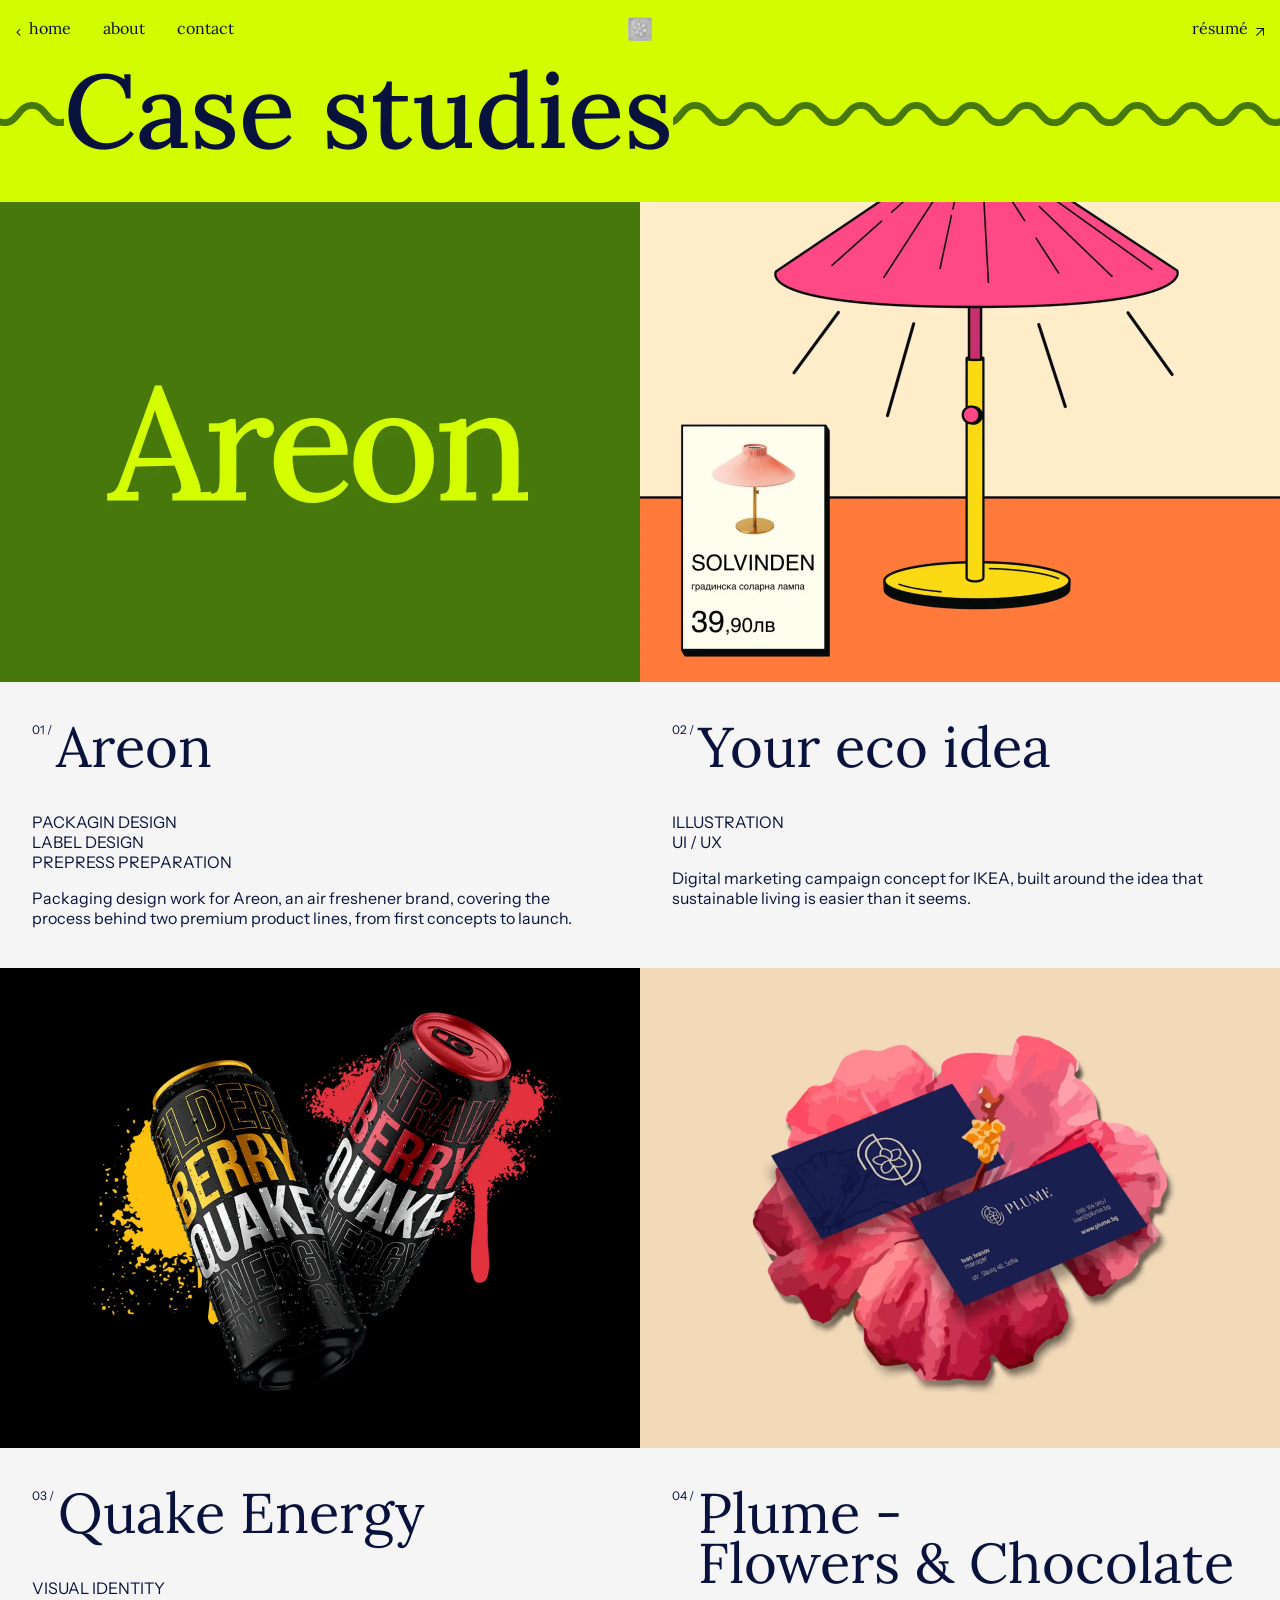
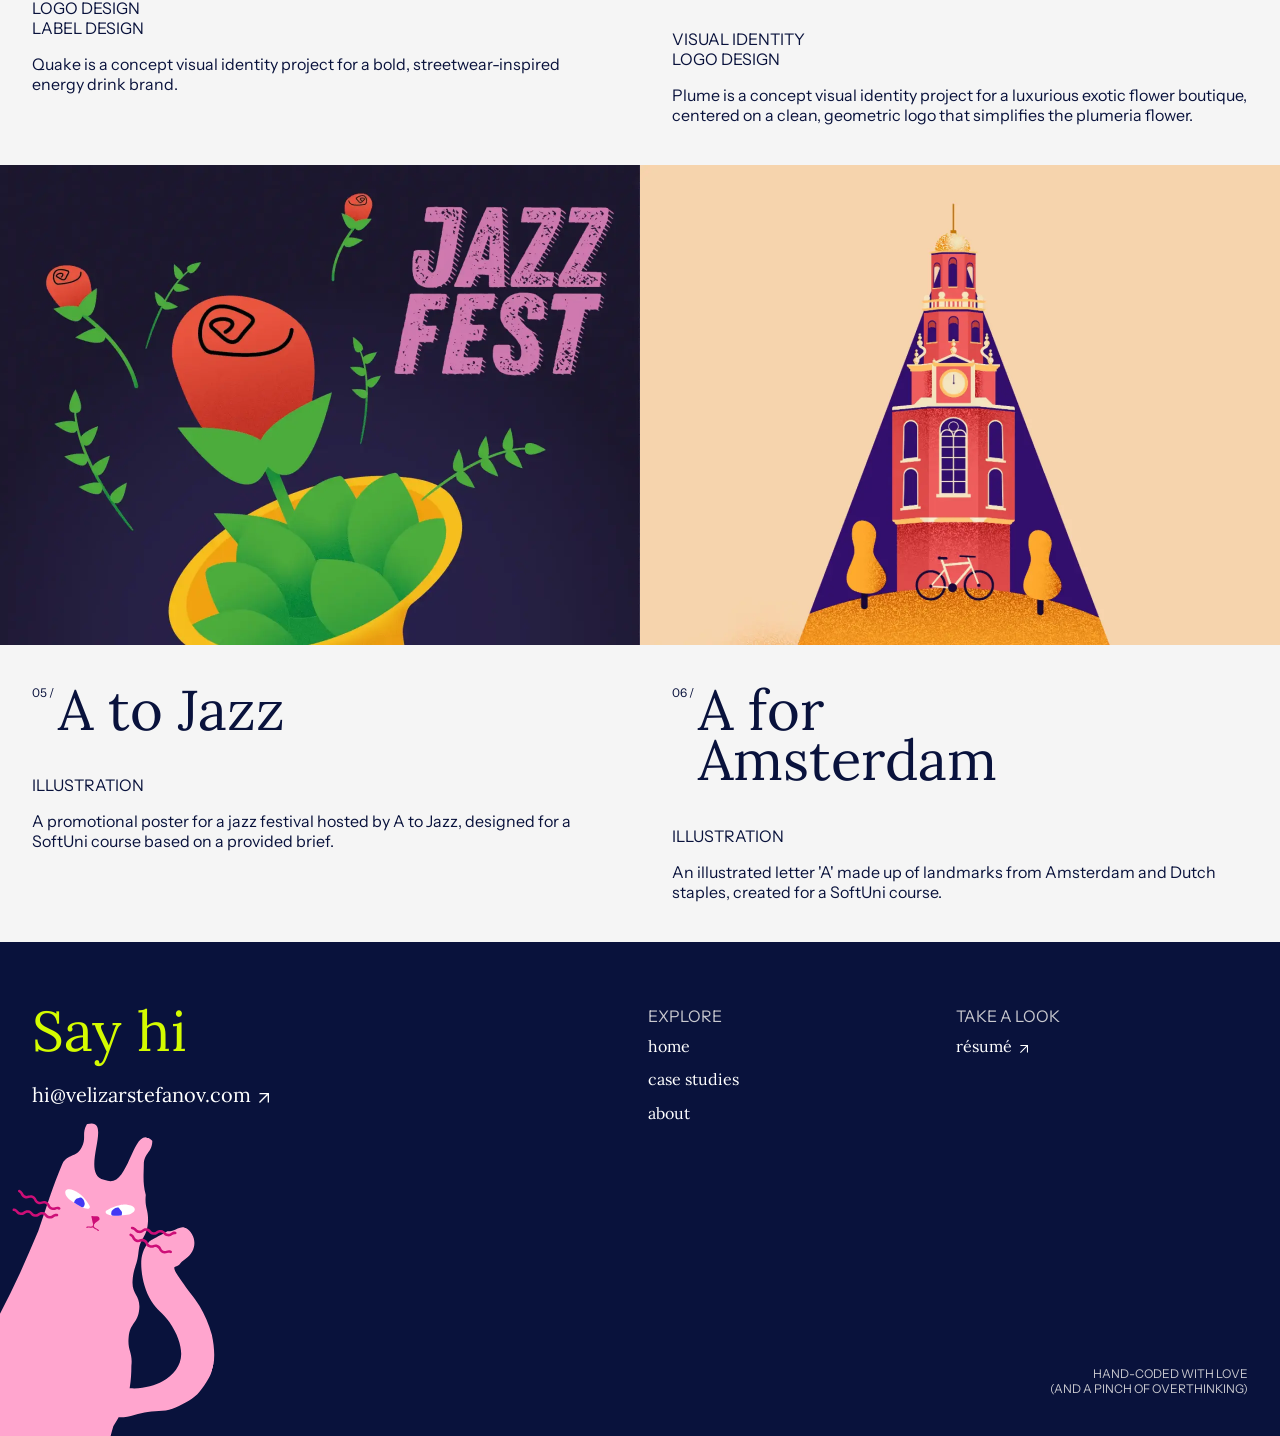
==== case-studies.html @ c743a9bb "Add files via upload" ====
<!doctype html>
<html lang="en">
  <head>
    <meta charset="UTF-8" />
    <meta name="viewport" content="width=device-width, initial-scale=1.0" />

    <link rel="stylesheet" href="/global.css" />
    <link rel="stylesheet" href="/case-studies.css" />

    <link rel="preconnect" href="https://fonts.googleapis.com" />
    <link rel="preconnect" href="https://fonts.gstatic.com" crossorigin />
    <link
      href="https://fonts.googleapis.com/css2?family=Instrument+Sans:ital,wght@0,400..700;1,400..700&family=Lora:ital,wght@0,400..700;1,400..700&display=swap"
      rel="stylesheet"
    />

    <title>Case studies - Velizar Stefanov</title>
    <link rel="icon" type="image/x-icon" href="favicon/favicon.ico" />
    <link
      rel="apple-touch-icon"
      sizes="180x180"
      href="/favicon/apple-touch-icon.png"
    />
    <link
      rel="icon"
      type="image/png"
      sizes="32x32"
      href="/favicon/favicon-32x32.png"
    />
    <link
      rel="icon"
      type="image/png"
      sizes="16x16"
      href="/favicon/favicon-16x16.png"
    />
    <link rel="manifest" href="/favicon/site.webmanifest" />
  </head>
  <body>
    <nav>
      <ul class="nav-links nav-s">
        <li>
          <a class="bttn-links-back" href="/"
            ><svg
              viewBox="0 0 7 12"
              height="10px"
              fill="currentColor"
              aria-hidden="true"
              xmlns="http://www.w3.org/2000/svg"
            >
              <path
                d="M6.59082 5.53027L1.06055 11.0605L0 10L4.46973 5.53027L0 1.06055L1.06055 0L6.59082 5.53027Z"
              />
            </svg>
            home
          </a>
        </li>

        <li>
          <a class="bttn-links" href="/#about">about</a>
        </li>

        <li>
          <a class="bttn-links" href="#contact">contact</a>
        </li>
      </ul>
      <a href="/" class="nav-home bttn-home">
        <img src="/images/Ceramic Tile.webp" alt="home" />
      </a>
      <a
        class="nav-resume bttn-links-external nav-s"
        target="_blank"
        href="/Resume-Velizar-Stefanov.pdf"
        >résumé
        <span class="sr-only">(opens in new tab)</span>
        <svg
          viewBox="0 0 10 10"
          height="10px"
          fill="currentColor"
          aria-hidden="true"
          xmlns="http://www.w3.org/2000/svg"
        >
          <path
            d="M10 9.52991H8.67025V2.26993L0.940178 10L0 9.05982L7.73007 1.32976H0.470089V0H10V9.52991Z"
          />
        </svg>
      </a>
    </nav>
    <header>
      <div class="page-title">
        <h1 class="h-xl">Case studies</h1>
        <svg
          viewBox="0 0 6198 28"
          fill="none"
          stroke="currentColor"
          aria-hidden="true"
          xmlns="http://www.w3.org/2000/svg"
        >
          <path
            d="M6193.06 4.00021C6176.93 4.00021 6176.95 24 6160.83 24C6144.7 24 6144.7 4.00021 6128.59 4.00021C6112.47 4.00021 6112.49 24 6096.36 24C6080.23 24 6080.23 4.00021 6064.12 4.00021C6048 4.00021 6048.01 24 6031.89 24C6015.76 24 6015.76 4.00021 5999.65 4.00021C5983.53 4.00021 5983.55 24 5967.42 24C5951.29 24 5951.29 4.00021 5935.18 4.00021C5919.06 4.00021 5919.08 24 5902.95 24C5886.82 24 5886.82 4.00021 5870.72 4.00021C5854.59 4.00021 5854.61 24 5838.48 24C5822.35 24 5822.35 4.00021 5806.25 4.00021C5790.12 4.00021 5790.14 24 5774.01 24C5757.88 24 5757.88 4.00021 5741.78 4.00021C5725.65 4.00021 5725.67 24 5709.54 24C5693.42 24 5693.42 4.00021 5677.31 4.00021C5661.18 4.00021 5661.2 24 5645.07 24C5628.95 24 5628.95 4.00021 5612.84 4.00021C5596.71 4.00021 5596.73 24 5580.61 24C5564.48 24 5564.48 4.00021 5548.37 4.00021C5532.24 4.00021 5532.26 24 5516.14 24C5500.01 24 5500.01 4.00021 5483.9 4.00021C5467.78 4.00021 5467.79 24 5451.67 24C5435.54 24 5435.53 4 5419.43 4C5403.3 4 5403.32 24 5387.19 24C5371.06 24 5371.06 4.00008 5354.96 4.00008C5338.83 4.00008 5338.85 24 5322.72 24C5306.6 24 5306.6 4.00008 5290.49 4.00008C5274.36 4.00008 5274.38 24 5258.25 24C5242.13 24 5242.13 4.00008 5226.02 4.00008C5209.89 4.00008 5209.91 24 5193.78 24C5177.66 24 5177.66 4.00008 5161.55 4.00008C5145.42 4.00008 5145.44 24 5129.32 24C5113.19 24 5113.19 4.00008 5097.08 4.00008C5080.95 4.00008 5080.97 24 5064.85 24C5048.72 24 5048.72 4.00008 5032.61 4.00008C5016.48 4.00008 5016.5 24 5000.38 24C4984.25 24 4984.25 4.00008 4968.14 4.00008C4952.02 4.00008 4952.03 24 4935.91 24C4919.78 24 4919.78 4.00008 4903.67 4.00008C4887.55 4.00008 4887.56 24 4871.44 24C4855.31 24 4855.31 4.00008 4839.2 4.00008C4823.08 4.00008 4823.09 24 4806.97 24C4790.84 24 4790.84 4.00008 4774.73 4.00008C4758.61 4.00008 4758.63 24 4742.5 24C4726.37 24 4726.37 4.00008 4710.26 4.00008C4694.14 4.00008 4694.16 24 4678.03 24C4661.9 24 4661.9 4.00047 4645.79 4.00047C4629.67 4.00047 4629.69 24.0004 4613.56 24.0004C4597.43 24.0004 4597.43 4.00047 4581.32 4.00047C4565.2 4.00047 4565.22 24.0004 4549.09 24.0004C4532.96 24.0004 4532.96 4.00047 4516.86 4.00047C4500.73 4.00047 4500.75 24.0004 4484.62 24.0004C4468.49 24.0004 4468.49 4.00047 4452.39 4.00047C4436.26 4.00047 4436.28 24.0004 4420.15 24.0004C4404.03 24.0004 4404.02 4.00047 4387.92 4.00047C4371.79 4.00047 4371.81 24.0004 4355.68 24.0004C4339.56 24.0004 4339.56 4.00047 4323.45 4.00047C4307.32 4.00047 4307.34 24.0004 4291.21 24.0004C4275.09 24.0004 4275.09 4.00047 4258.98 4.00047C4242.85 4.00047 4242.87 24.0004 4226.74 24.0004C4210.62 24.0004 4210.62 4.00047 4194.51 4.00047C4178.38 4.00047 4178.4 24.0004 4162.28 24.0004C4146.15 24.0004 4146.15 4.00047 4130.04 4.00047C4113.91 4.00047 4113.93 24.0004 4097.81 24.0004C4081.68 24.0004 4081.68 4.00047 4065.57 4.00047C4049.45 4.00047 4049.46 24.0004 4033.34 24.0004C4017.21 24.0004 4017.21 4.00047 4001.1 4.00047C3984.98 4.00047 3984.99 24.0004 3968.87 24.0004C3952.74 24.0004 3952.74 4.00047 3936.63 4.00047C3920.51 4.00047 3920.52 24.0004 3904.4 24.0004C3888.27 24.0004 3888.27 4.00026 3872.16 4.00026C3856.03 4.00026 3856.05 24.0003 3839.92 24.0003C3823.8 24.0003 3823.8 4.00034 3807.69 4.00034C3791.56 4.00034 3791.58 24.0003 3775.45 24.0003C3759.33 24.0003 3759.33 4.00034 3743.22 4.00034C3727.09 4.00034 3727.11 24.0003 3710.99 24.0003C3694.86 24.0003 3694.86 4.00034 3678.75 4.00034C3662.62 4.00034 3662.64 24.0003 3646.52 24.0003C3630.39 24.0003 3630.39 4.00034 3614.28 4.00034C3598.15 4.00034 3598.17 24.0003 3582.05 24.0003C3565.92 24.0003 3565.92 4.00034 3549.81 4.00034C3533.69 4.00034 3533.7 24.0003 3517.58 24.0003C3501.45 24.0003 3501.45 4.00034 3485.34 4.00034C3469.22 4.00034 3469.24 24.0003 3453.11 24.0003C3436.98 24.0003 3436.98 4.00034 3420.87 4.00034C3404.75 4.00034 3404.77 24.0003 3388.64 24.0003C3372.51 24.0003 3372.51 4.00034 3356.41 4.00034C3340.28 4.00034 3340.3 24.0003 3324.17 24.0003C3308.04 24.0003 3308.04 4.00034 3291.94 4.00034C3275.81 4.00034 3275.83 24.0003 3259.7 24.0003C3243.58 24.0003 3243.57 4.00034 3227.47 4.00034C3211.34 4.00034 3211.36 24.0003 3195.23 24.0003C3179.11 24.0003 3179.11 4.00034 3163 4.00034C3146.87 4.00034 3146.89 24.0003 3130.76 24.0003C3114.64 24.0003 3114.64 4.00034 3098.53 4.00034C3082.4 4.00034 3082.42 24.0004 3066.3 24.0004C3050.17 24.0004 3050.17 4.00055 3034.06 4.00055C3017.93 4.00055 3017.95 24.0004 3001.83 24.0004C2985.7 24.0004 2985.7 4.00055 2969.59 4.00055C2953.47 4.00055 2953.48 24.0004 2937.36 24.0004C2921.23 24.0004 2921.23 4.00055 2905.12 4.00055C2889 4.00055 2889.01 24.0004 2872.89 24.0004C2856.76 24.0004 2856.76 4.00055 2840.65 4.00055C2824.53 4.00055 2824.55 24.0004 2808.42 24.0004C2792.29 24.0004 2792.29 4.00055 2776.18 4.00055C2760.06 4.00055 2760.08 24.0004 2743.95 24.0004C2727.82 24.0004 2727.82 4.00055 2711.71 4.00055C2695.59 4.00055 2695.61 24.0004 2679.48 24.0004C2663.35 24.0004 2663.35 4.00055 2647.25 4.00055C2631.12 4.00055 2631.14 24.0004 2615.01 24.0004C2598.88 24.0004 2598.88 4.00055 2582.78 4.00055C2566.65 4.00055 2566.67 24.0004 2550.54 24.0004C2534.42 24.0004 2534.42 4.00055 2518.31 4.00055C2502.18 4.00055 2502.2 24.0004 2486.07 24.0004C2469.95 24.0004 2469.95 4.00055 2453.84 4.00055C2437.71 4.00055 2437.73 24.0004 2421.61 24.0004C2405.48 24.0004 2405.48 4.00055 2389.37 4.00055C2373.24 4.00055 2373.26 24.0004 2357.14 24.0004C2341.01 24.0004 2341 4.00034 2324.9 4.00034C2308.77 4.00034 2308.79 24.0003 2292.66 24.0003C2276.53 24.0003 2276.53 4.00042 2260.43 4.00042C2244.3 4.00042 2244.32 24.0003 2228.19 24.0003C2212.07 24.0003 2212.07 4.00042 2195.96 4.00042C2179.83 4.00042 2179.85 24.0003 2163.72 24.0003C2147.6 24.0003 2147.59 4.00042 2131.49 4.00042C2115.36 4.00042 2115.38 24.0003 2099.25 24.0003C2083.13 24.0003 2083.13 4.00042 2067.02 4.00042C2050.89 4.00042 2050.91 24.0003 2034.78 24.0003C2018.66 24.0003 2018.66 4.00042 2002.55 4.00042C1986.42 4.00042 1986.44 24.0003 1970.32 24.0003C1954.19 24.0003 1954.19 4.00042 1938.08 4.00042C1921.95 4.00042 1921.97 24.0003 1905.85 24.0003C1889.72 24.0003 1889.72 4.00042 1873.61 4.00042C1857.48 4.00042 1857.5 24.0003 1841.38 24.0003C1825.25 24.0003 1825.25 4.00042 1809.14 4.00042C1793.02 4.00042 1793.03 24.0003 1776.91 24.0003C1760.78 24.0003 1760.78 4.00042 1744.67 4.00042C1728.55 4.00042 1728.57 24.0003 1712.44 24.0003C1696.31 24.0003 1696.31 4.00042 1680.2 4.00042C1664.08 4.00042 1664.1 24.0003 1647.97 24.0003C1631.84 24.0003 1631.84 4.00042 1615.74 4.00042C1599.61 4.00042 1599.63 24.0003 1583.5 24.0003C1567.37 24.0003 1567.37 4.00081 1551.26 4.00081C1535.14 4.00081 1535.16 24.0007 1519.03 24.0007C1502.9 24.0007 1502.9 4.00081 1486.8 4.00081C1470.67 4.00081 1470.69 24.0007 1454.56 24.0007C1438.43 24.0007 1438.43 4.00081 1422.33 4.00081C1406.2 4.00081 1406.22 24.0007 1390.09 24.0007C1373.96 24.0007 1373.96 4.00081 1357.86 4.00081C1341.73 4.00081 1341.75 24.0007 1325.62 24.0007C1309.5 24.0007 1309.5 4.00081 1293.39 4.00081C1277.26 4.00081 1277.28 24.0007 1261.15 24.0007C1245.03 24.0007 1245.03 4.00081 1228.92 4.00081C1212.79 4.00081 1212.81 24.0007 1196.68 24.0007C1180.56 24.0007 1180.56 4.00081 1164.45 4.00081C1148.32 4.00081 1148.34 24.0007 1132.21 24.0007C1116.09 24.0007 1116.09 4.00081 1099.98 4.00081C1083.85 4.00081 1083.87 24.0007 1067.75 24.0007C1051.62 24.0007 1051.62 4.00081 1035.51 4.00081C1019.38 4.00081 1019.4 24.0007 1003.28 24.0007C987.151 24.0007 987.151 4.00081 971.043 4.00081C954.917 4.00081 954.935 24.0007 938.809 24.0007C922.682 24.0007 922.682 4.00081 906.574 4.00081C890.448 4.00081 890.467 24.0007 874.34 24.0007C858.214 24.0007 858.214 4.00081 842.106 4.00081C825.979 4.00081 825.997 24.0007 809.871 24.0007C793.744 24.0007 793.737 4.0006 777.63 4.0006C761.503 4.0006 761.522 24.0007 745.395 24.0007C729.269 24.0007 729.269 4.00068 713.161 4.00068C697.034 4.00068 697.053 24.0007 680.927 24.0007C664.8 24.0007 664.8 4.00068 648.692 4.00068C632.565 4.00068 632.583 24.0007 616.457 24.0007C600.33 24.0007 600.33 4.00068 584.222 4.00068C568.095 4.00068 568.114 24.0007 551.988 24.0007C535.861 24.0007 535.861 4.00068 519.753 4.00068C503.626 4.00068 503.645 24.0007 487.519 24.0007C471.392 24.0007 471.392 4.00068 455.284 4.00068C439.158 4.00068 439.176 24.0007 423.049 24.0007C406.922 24.0007 406.922 4.00068 390.815 4.00068C374.688 4.00068 374.707 24.0007 358.58 24.0007C342.454 24.0007 342.454 4.00068 326.346 4.00068C310.219 4.00068 310.238 24.0007 294.111 24.0007C277.985 24.0007 277.985 4.00068 261.877 4.00068C245.75 4.00068 245.768 24.0007 229.642 24.0007C213.515 24.0007 213.515 4.00068 197.407 4.00068C181.28 4.00068 181.299 24.0007 165.173 24.0007C149.046 24.0007 149.046 4.00068 132.938 4.00068C116.812 4.00068 116.831 24.0007 100.704 24.0007C84.5772 24.0007 84.5772 4.00068 68.4695 4.00068C52.3428 4.00068 52.3609 24.0007 36.2343 24.0007C20.1076 24.0007 20.1076 4.00068 3.99988 4.00068"
            stroke-miterlimit="10"
            stroke-linecap="round"
          />
        </svg>
      </div>
    </header>
    <main class="work">
      <ul>
        <li>
          <article class="cs_list-1">
            <img class="cover" src="/images/Areon - cover.webp" alt="" />
            <div class="details">
              <a class="title" href="/case-studies/areon.html">
                <span class="counter p-xs" aria-hidden="true"></span>
                <h2 class="h-m">Areon</h2>
              </a>
              <div class="description">
                <dl class="p-s-sans">
                  <dt class="sr-only">Skills</dt>
                  <dd>Packagin design</dd>
                  <dd>Label design</dd>
                  <dd>Prepress preparation</dd>
                </dl>
                <p class="p-s-sans">
                  Packaging design work for Areon, an air freshener brand,
                  covering the process behind two premium product lines, from
                  first concepts to launch.
                </p>
              </div>
            </div>
          </article>
        </li>
        <li>
          <article class="cs_list-2">
            <div class="companion">
              <img src="/images/Case Studies - Pink Snake.svg" alt="" />
            </div>
            <img
              class="cover"
              src="/images/Eco idea - cover.webp"
              alt="Illustration of a pink garden solar lamp beside a product card."
            />
            <div class="details">
              <a class="title" href="/case-studies/your-eco-idea.html">
                <span class="counter p-xs" aria-hidden="true"></span>
                <h2 class="h-m">Your eco idea</h2>
              </a>
              <div class="description">
                <dl class="p-s-sans">
                  <dt class="sr-only">Skills</dt>
                  <dd>Illustration</dd>
                  <dd>UI / UX</dd>
                </dl>
                <p class="p-s-sans">
                  Digital marketing campaign concept for IKEA, built around the
                  idea that sustainable living is easier than it seems.
                </p>
              </div>
            </div>
          </article>
        </li>
        <li>
          <article class="cs_list-5">
            <img
              class="cover"
              src="/images/Quake - cover.webp"
              alt="Quake energy drink cans in Elderberry (yellow) and Strawberry (red) flavors, tilted against paint splatters."
            />
            <div class="details">
              <a class="title" href="/case-studies/quake.html">
                <span class="counter p-xs" aria-hidden="true"></span>
                <h2 class="h-m">Quake Energy</h2>
              </a>
              <div class="description">
                <dl class="p-s-sans">
                  <dt class="sr-only">Skills</dt>
                  <dd>Visual identity</dd>
                  <dd>Logo design</dd>
                  <dd>Label design</dd>
                </dl>
                <p class="p-s-sans">
                  Quake is a concept visual identity project for a bold,
                  streetwear-inspired energy drink brand.
                </p>
              </div>
            </div>
            <div class="companion">
              <img
                src="/images/Case Studies - Black Cat.svg"
                alt=""
                loading="lazy"
              />
            </div>
          </article>
        </li>
        <li>
          <article class="cs_list-1">
            <img
              class="cover"
              src="/images/Plume - cover.webp"
              alt="Navy Plume business cards, front and back, lying on an illustrated pink hibiscus flower."
              loading="lazy"
            />
            <div class="details">
              <a class="title" href="/case-studies/plume.html">
                <span class="counter p-xs" aria-hidden="true"></span>
                <h2 class="h-m">
                  Plume -<br />
                  Flowers & Chocolate
                </h2>
              </a>
              <div class="description">
                <dl class="p-s-sans">
                  <dt class="sr-only">Skills</dt>
                  <dd>Visual identity</dd>
                  <dd>Logo design</dd>
                </dl>
                <p class="p-s-sans">
                  Plume is a concept visual identity project for a luxurious
                  exotic flower boutique, centered on a clean, geometric logo
                  that simplifies the plumeria flower.
                </p>
              </div>
            </div>
          </article>
        </li>
        <li>
          <article class="cs_list-3">
            <div class="companion">
              <img
                src="/images/Case Studies - Green Snake.svg"
                alt=""
                loading="lazy"
              />
            </div>
            <img
              class="cover"
              src="/images/A to Jazz - cover.webp"
              alt="Jazz Fest poster: a red rose blooming from a golden trumpet, with small roses and sprigs floating around it."
              loading="lazy"
            />
            <div class="details">
              <a class="title" href="/case-studies/a-to-jazz.html">
                <span class="counter p-xs" aria-hidden="true"></span>
                <h2 class="h-m">A to Jazz</h2>
              </a>
              <div class="description">
                <dl class="p-s-sans">
                  <dt class="sr-only">Skills</dt>
                  <dd>Illustration</dd>
                </dl>
                <p class="p-s-sans">
                  A promotional poster for a jazz festival hosted by A to Jazz,
                  designed for a SoftUni course based on a provided brief.
                </p>
              </div>
            </div>
          </article>
        </li>
        <li>
          <article class="cs_list-4">
            <img
              class="cover"
              src="/images/A for Amsterdam - cover.webp"
              alt="Illustration of the Montelbaanstoren clock tower in Amsterdam, with a bicycle and two trees at its base."
              loading="lazy"
            />
            <div class="details">
              <a class="title" href="/case-studies/a-for-amsterdam.html">
                <span class="counter p-xs" aria-hidden="true"></span>
                <h2 class="h-m">
                  A for<br />
                  Amsterdam
                </h2>
              </a>
              <div class="description">
                <dl class="p-s-sans">
                  <dt class="sr-only">Skills</dt>
                  <dd>Illustration</dd>
                </dl>
                <p class="p-s-sans">
                  An illustrated letter 'A' made up of landmarks from Amsterdam
                  and Dutch staples, created for a SoftUni course.
                </p>
              </div>
            </div>
            <div class="companion">
              <img src="/images/Ceramic Tile.webp" alt="" loading="lazy" />
            </div>
          </article>
        </li>
      </ul>
    </main>
    <footer id="contact">
      <div class="footer-email">
        <h3 class="h-m">Say hi</h3>
        <a
          class="footer-email-button bttn-primary-external nav-l"
          href="mailto:hi@velizarstefanov.com"
          >hi@velizarstefanov.com
          <svg
            viewBox="0 0 10 10"
            height="10px"
            fill="currentColor"
            aria-hidden="true"
            xmlns="http://www.w3.org/2000/svg"
          >
            <path
              d="M10 9.52991H8.67025V2.26993L0.940178 10L0 9.05982L7.73007 1.32976H0.470089V0H10V9.52991Z"
            />
          </svg>
        </a>
      </div>
      <div class="footer-explore">
        <h4 class="p-s-sans">Explore</h4>
        <ul class="nav-s">
          <li>
            <a class="bttn-links-light" href="/">home</a>
          </li>
          <li>
            <a class="bttn-links-light" href="/case-studies.html"
              >case studies</a
            >
          </li>
          <li>
            <a class="bttn-links-light" href="/#about">about</a>
          </li>
        </ul>
      </div>
      <div class="footer-resume">
        <h4 class="p-s-sans">Take a look</h4>
        <ul>
          <li>
            <a
              class="footer-resume-link bttn-links-external nav-s"
              target="_blank"
              href="/Resume-Velizar-Stefanov.pdf"
              >résumé
              <span class="sr-only">(opens in new tab)</span>
              <svg
                viewBox="0 0 10 10"
                height="10px"
                fill="currentColor"
                aria-hidden="true"
                xmlns="http://www.w3.org/2000/svg"
              >
                <path
                  d="M10 9.52991H8.67025V2.26993L0.940178 10L0 9.05982L7.73007 1.32976H0.470089V0H10V9.52991Z"
                />
              </svg>
            </a>
          </li>
        </ul>
      </div>
      <img src="/images/Pink Cat.svg" alt="" loading="lazy" />
      <span class="footer-overthinking p-xs"
        >Hand-coded with love<br />(and a pinch of overthinking)</span
      >
    </footer>
  </body>
</html>
---- global.css ----
:root {
  --clr-prmry: #f5f5f5;

  --clr-scndry-blue: #4438f4;
  --clr-scndry-green-0: #d4fc00;
  --clr-scndry-green-1: #46780d;

  --clr-accnt-pink-0: #ffa5ce;
  --clr-accnt-pink-1: #f46ab6;
  --clr-accnt-pink-2: #cd0e77;

  --clr-txt-black: #09123c;
  --clr-txt-dark-grey: #64656d;
  --clr-txt-light-grey: #c9c9cf;
  --clr-txt-white: #fff;

  --clr-white: #fff;
  --clr-black: #000;
}

* {
  margin: 0;
  padding: 0;
  box-sizing: border-box;
  text-decoration: none;
  list-style-type: none;
  color: inherit;
  scroll-behavior: smooth;
}

body {
  color: var(--clr-txt-black);
  background-color: var(--clr-prmry);
  position: relative;
}

p {
  text-wrap: pretty;
}

/* Text */

.h-xl {
  font-family: "Lora", serif;
  font-style: normal;
  font-weight: 500;
  line-height: 100%;
  letter-spacing: -4%;
  font-size: clamp(12.25rem, 6.75rem + 6.875vw, 15rem);
}

.h-l {
  font-family: "Lora", serif;
  font-style: normal;
  font-weight: 400;
  line-height: 90%;
  letter-spacing: -4%;
  font-size: clamp(8rem, 3.5rem + 5.625vw, 10.25rem);
}

.h-m {
  font-family: "Lora", serif;
  font-style: normal;
  font-weight: 400;
  line-height: 90%;
  letter-spacing: -4%;
  font-size: 4rem;
}

.h-s {
  font-family: "Lora", serif;
  font-style: normal;
  font-weight: 400;
  line-height: 90%;
  letter-spacing: -4%;
  font-size: 2rem;
}

.p-l {
  font-family: "Instrument Sans", sans-serif;
  font-style: normal;
  font-weight: 400;
  letter-spacing: 0%;
  font-size: 1.25rem;
}

.p-s-sans {
  font-family: "Instrument Sans", sans-serif;
  font-style: normal;
  font-weight: 400;
  letter-spacing: 0%;
  font-size: 1rem;
}

.p-s-serif {
  font-family: "Lora", serif;
  font-style: normal;
  font-weight: 400;
  letter-spacing: 0%;
  font-size: 1rem;
}

.p-xs {
  font-family: "Instrument Sans", sans-serif;
  font-style: normal;
  font-weight: 400;
  letter-spacing: 0%;
  font-size: 0.75rem;
  text-transform: uppercase;
}

.nav-l {
  font-family: "Lora", serif;
  font-style: normal;
  font-weight: 400;
  line-height: 85%;
  letter-spacing: 0%;
  font-size: 1.25rem;
}

.nav-s {
  font-family: "Lora", serif;
  font-style: normal;
  font-weight: 400;
  line-height: 85%;
  letter-spacing: 0%;
  font-size: 1rem;
}

.underline {
  text-decoration: underline;
}

@media (max-width: 1280px) {
  .h-xl {
    font-size: 6.5rem;
  }
  .h-l {
    font-size: 5rem;
  }
  .h-m {
    font-size: 3.5rem;
  }
}

@media (max-width: 800px) {
  .h-xl {
    font-size: 5.5rem;
    line-height: 90%;
  }
  .h-l {
    font-size: 4.5rem;
  }
  .h-m {
    font-size: 3rem;
  }
}

.sr-only {
  position: absolute;
  overflow: hidden;
  clip: rect(0 0 0 0);
  width: 1px;
  height: auto;
  margin: 0;
  padding: 0;
  white-space: nowrap;
  border: 0;
}

.bttn-links,
.bttn-links-light,
.bttn-links-back,
.bttn-links-inline-external {
  display: flex;
  padding: 0.375rem 0;

  transition-property: color;
  transition-duration: 200ms;
  transition-timing-function: cubic-bezier(0.22, 0.61, 0.35, 1);

  &:hover {
    color: var(--clr-txt-dark-grey);
  }
}

.bttn-links-light:hover {
  color: var(--clr-txt-light-grey);
}

.bttn-links-back {
  align-items: end;
  gap: 0.5rem;

  & svg {
    height: 0.5rem;
    width: auto;
    rotate: 180deg;
  }
}

.bttn-links-inline-external {
  align-items: end;
  gap: 0.5rem;

  & svg {
    height: 0.5rem;
    width: auto;
  }
}

.bttn-links-external,
.bttn-primary,
.bttn-primary-external {
  display: flex;
  position: relative;
  align-items: end;
  gap: 0.5rem;
  margin: 0.375rem 0;
  isolation: isolate;

  &::after {
    content: "";
    position: absolute;
    inset: -0.375rem;
    z-index: -1;
  }

  &:hover {
    color: var(--clr-scndry-blue);
  }

  &:hover::after {
    background-color: var(--clr-accnt-pink-0);
  }
}

.bttn-links-external svg {
  height: 0.5rem;
  width: auto;
}

.bttn-primary svg {
  height: 0.75rem;
  width: auto;
}

.bttn-primary-external svg {
  height: 0.625rem;
  width: auto;
}

.bttn-home img {
  height: 1.5rem;
  filter: grayscale(100%);

  transition-property: color;
  transition-duration: 200ms;
  transition-timing-function: cubic-bezier(0.22, 0.61, 0.35, 1);

  &:hover {
    filter: grayscale(0%);
  }
}

/* Sections */
/* Nav */

nav {
  position: relative;
  display: flex;
  align-items: center;
  justify-content: space-between;
  padding: 1rem;
  gap: 1.5rem;
  white-space: nowrap;
}

.nav-links {
  display: flex;
  align-content: center;
  gap: 2rem;
}

.nav-home {
  display: flex;
  position: absolute;
  inset: 0 1rem;
  place-self: center;
}

@media (max-width: 800px) {
  .nav-links {
    gap: 1.5rem;
  }
  .nav-resume {
    display: none;
  }
  .nav-home {
    position: relative;
    inset: auto;
  }
}

/* Footer */

footer {
  display: grid;
  position: relative;
  grid-template: repeat(2, auto) / repeat(12, 1fr);
  gap: 1rem 1rem;
  padding: 4rem 2rem 2.5rem;
  background-color: var(--clr-txt-black);
  color: var(--clr-txt-white);
  overflow: hidden;
}

.footer-email {
  grid-area: 1 / 4 / 2 / 7;
  display: flex;
  flex-direction: column;
  align-items: start;
  gap: 1.5rem;

  & h3 {
    color: var(--clr-scndry-green-0);
  }
}

.footer-explore {
  grid-area: 1 / 9 / 2 / 11;
  display: flex;
  flex-direction: column;
  gap: 0.5rem;

  & h4 {
    text-transform: uppercase;
    color: var(--clr-txt-light-grey);
  }

  & ul {
    display: flex;
    flex-direction: column;
    align-items: start;
    gap: 0.5rem;
  }
}

.footer-resume {
  grid-area: 1 / 11 / 2 / 13;
  display: flex;
  flex-direction: column;
  align-items: start;
  gap: 0.5rem;

  & h4 {
    text-transform: uppercase;
    color: var(--clr-txt-light-grey);
  }
}

.footer-overthinking {
  grid-area: 2 / 9 / 3 / 13;
  text-align: end;
  margin-top: 14rem;
  color: var(--clr-txt-light-grey);
}
footer img {
  position: absolute;
  width: auto;
  height: 575px;
  left: -2rem;
  bottom: -9rem;
  rotate: 15deg;
}

@media (max-width: 1280px) {
  .footer-email {
    grid-area: 1 / 1 / 2 / 6;
  }

  .footer-explore {
    grid-area: 1 / 7 / 2 / 10;
  }

  .footer-resume {
    grid-area: 1 / 10 / 2 / 13;
  }

  footer img {
    height: 450px;
    bottom: -9rem;
  }
}

@media (max-width: 800px) {
  footer {
    grid-template: repeat(4, auto) / 1fr;
  }

  .footer-email,
  .footer-explore,
  .footer-resume,
  .footer-overthinking {
    grid-area: span 1 / span 1;
  }

  .footer-email {
    margin-bottom: 2.5rem;
  }

  .footer-overthinking {
    position: relative;
    text-align: start;
    margin-top: 8rem;
    z-index: 1;
  }

  footer img {
    width: clamp(150px, -50px + 66.667vw, 200px);
    left: auto;
    bottom: -10rem;
    right: clamp(-4rem, -34rem + 128vw, -2rem);
    rotate: -15deg;
  }
}

.cs_grid:hover,
.cs_list-1:hover,
.cs_list-2:hover,
.cs_list-3:hover,
.cs_list-4:hover,
.cs_list-5:hover {
  outline: 0.5rem dashed var(--clr-accnt-pink-0);
  outline-offset: -0.5rem;
}

.section-title,
.page-title {
  overflow: hidden;
  position: relative;
  padding: 4rem 4rem 2.5rem;
  background-color: var(--clr-scndry-green-0);
  overflow-wrap: anywhere;

  & svg {
    position: absolute;
    place-self: center;
    inset: 4rem 0 2.5rem;
    stroke-width: 0.5rem;
    height: 1.75rem;
    color: var(--clr-scndry-green-1);

    animation: section-marquee 15s linear infinite;
  }

  & h1,
  h2 {
    position: relative;
    display: inline-block;
    z-index: 1;
    color: var(--clr-txt-black);

    &::first-line {
      background-color: var(--clr-scndry-green-0);
    }
  }
}

.page-title {
  padding-top: 0;

  & svg {
    inset: 0 0 2.5rem;
  }
}

@keyframes section-marquee {
  0% {
    transform: translateX(-6.25%);
  }
  100% {
    transform: translateX(0);
  }
}

@media (max-width: 1280px) {
  .section-title svg,
  .page-title svg {
    top: calc(4rem + 1.5rem);
    height: 1.5rem;
    bottom: auto;
  }

  .page-title svg {
    top: 2.75rem;
  }
}

@media (max-width: 800px) {
  .section-title,
  .page-title {
    padding-left: 1rem;
    padding-right: 1rem;
  }

  .section-title svg,
  .page-title svg {
    height: 1rem;
  }
  .page-title svg {
    top: 2rem;
  }
}
---- case-studies.css ----
nav {
  background-color: var(--clr-scndry-green-0);
}

.work ul {
  display: flex;
  flex-direction: column;
  padding: 1rem;
  gap: 1rem;
  overflow: hidden;
  counter-reset: cs-count;
}

.cs_list-1,
.cs_list-2,
.cs_list-3,
.cs_list-4,
.cs_list-5 {
  display: grid;
  position: relative;
  grid-template-columns: repeat(3, auto) 1fr;
  padding: 1rem;
  gap: 1rem;
  height: 100%;
  align-items: center;
  counter-increment: cs-count;

  & .cover {
    grid-column: span 1;
    aspect-ratio: 4 / 3;
    width: clamp(11.25rem, 1.25rem + 12.5vw, 13.75rem);
    object-fit: cover;
  }

  & .details {
    grid-column: span 3;
    display: grid;
    grid-template-columns: subgrid;
    align-items: inherit;
  }

  & .description {
    grid-column: span 2;
    display: grid;
    grid-template-columns: subgrid;
    align-items: inherit;
  }

  & .companion {
    position: relative;
    z-index: -1;
    width: clamp(11.25rem, 1.25rem + 12.5vw, 13.75rem);
  }

  & .title {
    display: flex;
    gap: 0.25rem;

    & .counter:before {
      content: "0" counter(cs-count) " /";
      white-space: nowrap;
    }
  }

  & dl {
    justify-self: center;
    padding: 0 clamp(2rem, -6rem + 10vw, 4rem);
    text-transform: uppercase;
    white-space: nowrap;
  }

  & a::after {
    content: "";
    position: absolute;
    inset: 0;
  }
}

.cs_list-2 {
  grid-template-columns: repeat(4, auto) 1fr;

  & .companion {
    position: relative;
    height: 100%;

    & img {
      position: absolute;
      inset: 0 0 0 auto;
      height: 100%;
    }
  }
}

.cs_list-3 {
  grid-template-columns: repeat(4, auto) 1fr;

  & .companion {
    position: relative;
    height: 100%;
    width: clamp(5rem, 0rem + 6.25vw, 6.25rem);

    & img {
      position: absolute;
      inset: 0 0 0 auto;
      height: 100%;
    }
  }
}

.cs_list-4,
.cs_list-5 {
  grid-template-columns: repeat(3, auto) 1fr auto;

  & .companion {
    position: relative;
    height: 100%;

    & img {
      position: absolute;
      inset: 0;
      place-self: center end;
      height: 100%;
    }
  }
}

@media (max-width: 1280px) {
  .work ul {
    display: grid;
    grid-template-columns: 1fr 1fr;
    padding: 0;
    gap: 0;
  }

  .cs_list-1,
  .cs_list-2,
  .cs_list-3,
  .cs_list-4,
  .cs_list-5 {
    display: flex;
    flex-direction: column;
    padding: 0;
    gap: 0;
    align-items: stretch;

    & .cover {
      width: 100%;
    }

    & .companion {
      display: none;
    }

    & .details {
      display: flex;
      flex-direction: column;
      gap: 2.5rem;
      padding: 2.5rem 2rem;
    }

    & .description {
      display: flex;
      flex-direction: column;
      gap: 1rem;
      align-items: start;
    }

    & dl {
      padding: 0;
    }
  }
}

@media (max-width: 800px) {
  .work ul {
    display: flex;
    flex-direction: column;
    padding: 0;
  }
}
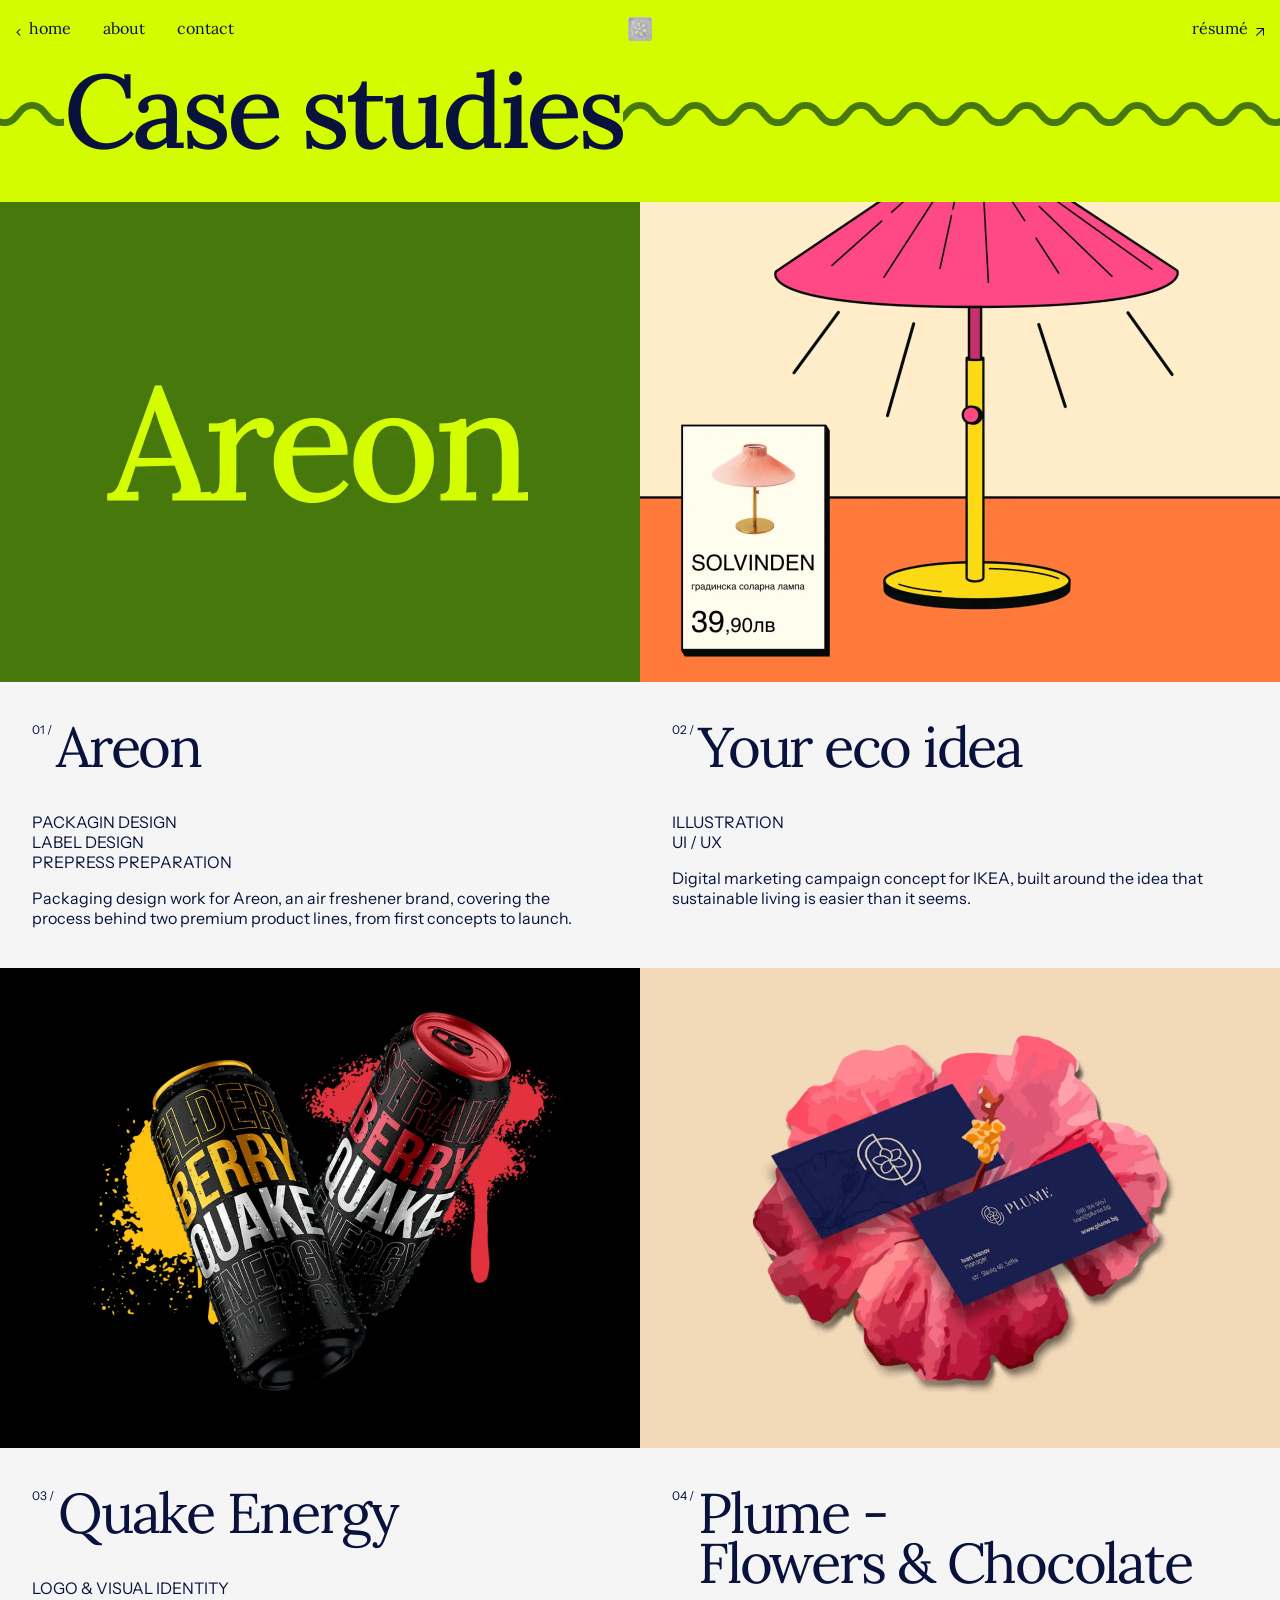
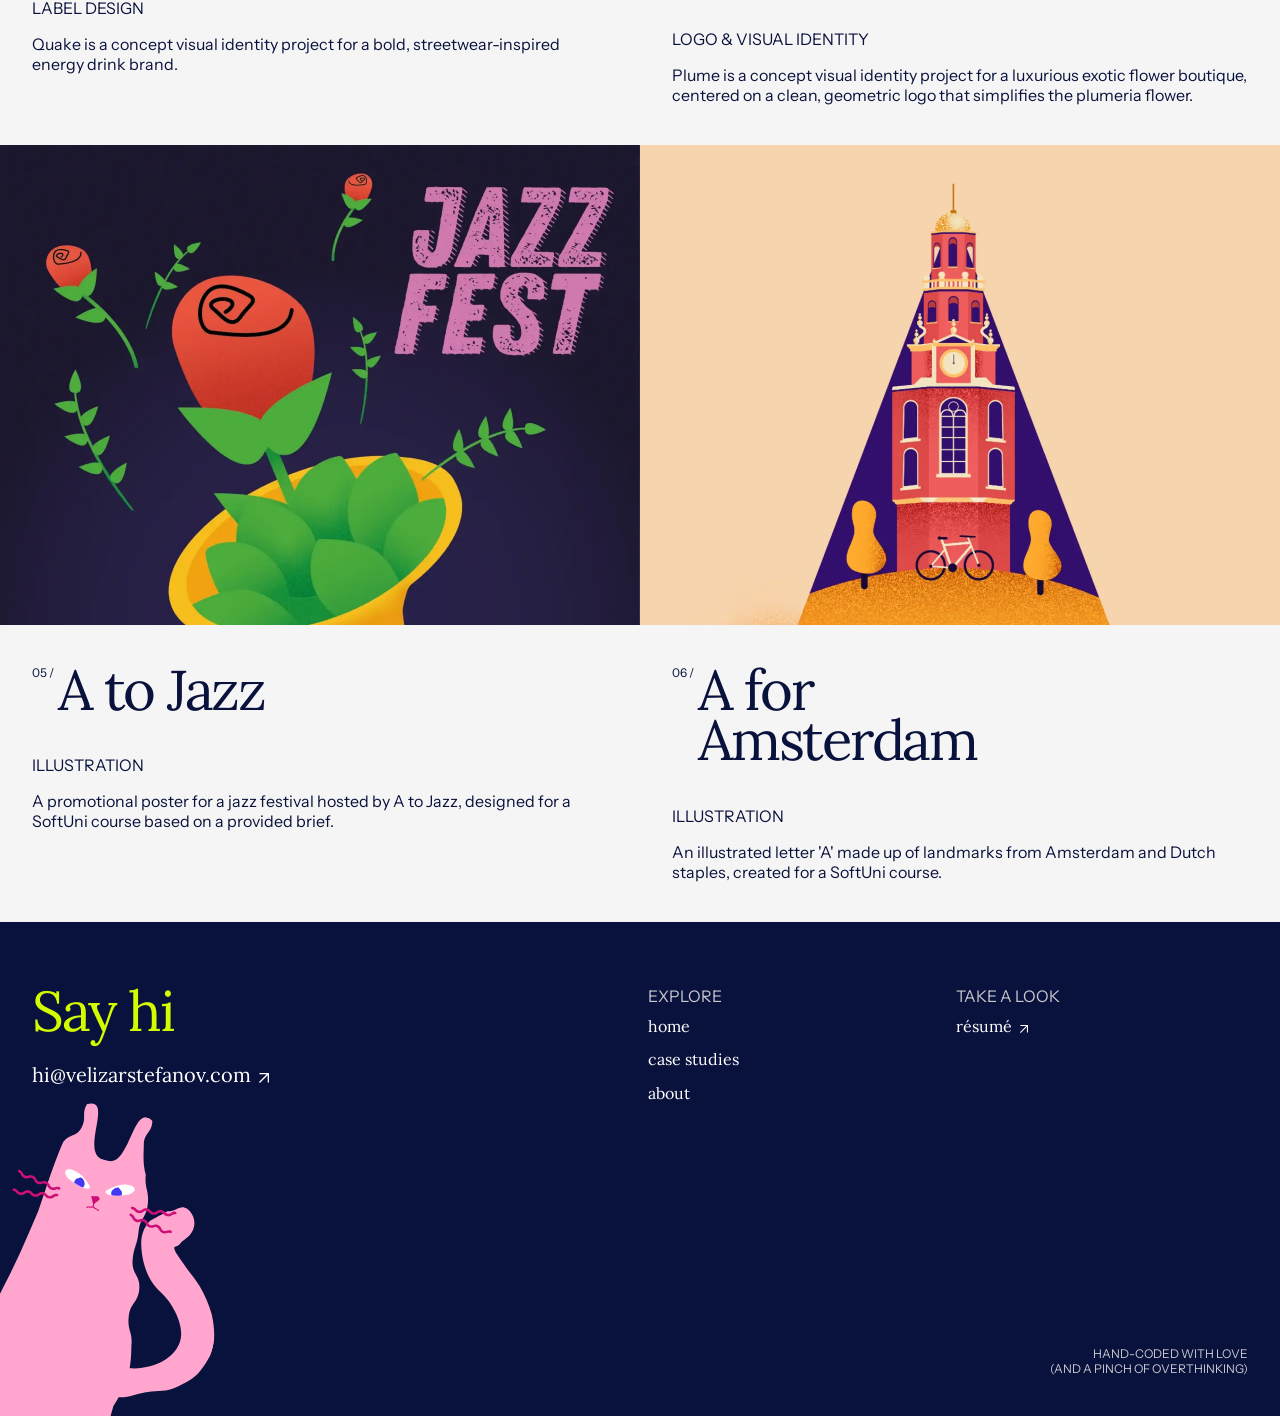
==== commit e1fb94fb: "Add resume and link it from the site - Add more skills to the home page - Fix skills layout, which " ====
--- a/case-studies.html
+++ b/case-studies.html
@@ -69,7 +69,7 @@
       <a
         class="nav-resume bttn-links-external nav-s"
         target="_blank"
-        href="/Resume-Velizar-Stefanov.pdf"
+        href="/velizar-stefanov_resume.pdf"
         >résumé
         <span class="sr-only">(opens in new tab)</span>
         <svg
@@ -109,7 +109,7 @@
           <article class="cs_list-1">
             <img class="cover" src="/images/Areon - cover.webp" alt="" />
             <div class="details">
-              <a class="title" href="/case-studies/areon.html">
+              <a class="title" href="/case-studies/areon">
                 <span class="counter p-xs" aria-hidden="true"></span>
                 <h2 class="h-m">Areon</h2>
               </a>
@@ -140,7 +140,7 @@
               alt="Illustration of a pink garden solar lamp beside a product card."
             />
             <div class="details">
-              <a class="title" href="/case-studies/your-eco-idea.html">
+              <a class="title" href="/case-studies/your-eco-idea">
                 <span class="counter p-xs" aria-hidden="true"></span>
                 <h2 class="h-m">Your eco idea</h2>
               </a>
@@ -166,15 +166,14 @@
               alt="Quake energy drink cans in Elderberry (yellow) and Strawberry (red) flavors, tilted against paint splatters."
             />
             <div class="details">
-              <a class="title" href="/case-studies/quake.html">
+              <a class="title" href="/case-studies/quake">
                 <span class="counter p-xs" aria-hidden="true"></span>
                 <h2 class="h-m">Quake Energy</h2>
               </a>
               <div class="description">
                 <dl class="p-s-sans">
                   <dt class="sr-only">Skills</dt>
-                  <dd>Visual identity</dd>
-                  <dd>Logo design</dd>
+                  <dd>Logo & Visual identity</dd>
                   <dd>Label design</dd>
                 </dl>
                 <p class="p-s-sans">
@@ -201,7 +200,7 @@
               loading="lazy"
             />
             <div class="details">
-              <a class="title" href="/case-studies/plume.html">
+              <a class="title" href="/case-studies/plume">
                 <span class="counter p-xs" aria-hidden="true"></span>
                 <h2 class="h-m">
                   Plume -<br />
@@ -211,8 +210,7 @@
               <div class="description">
                 <dl class="p-s-sans">
                   <dt class="sr-only">Skills</dt>
-                  <dd>Visual identity</dd>
-                  <dd>Logo design</dd>
+                  <dd>Logo & Visual identity</dd>
                 </dl>
                 <p class="p-s-sans">
                   Plume is a concept visual identity project for a luxurious
@@ -239,7 +237,7 @@
               loading="lazy"
             />
             <div class="details">
-              <a class="title" href="/case-studies/a-to-jazz.html">
+              <a class="title" href="/case-studies/a-to-jazz">
                 <span class="counter p-xs" aria-hidden="true"></span>
                 <h2 class="h-m">A to Jazz</h2>
               </a>
@@ -265,7 +263,7 @@
               loading="lazy"
             />
             <div class="details">
-              <a class="title" href="/case-studies/a-for-amsterdam.html">
+              <a class="title" href="/case-studies/a-for-amsterdam">
                 <span class="counter p-xs" aria-hidden="true"></span>
                 <h2 class="h-m">
                   A for<br />
@@ -317,9 +315,7 @@
             <a class="bttn-links-light" href="/">home</a>
           </li>
           <li>
-            <a class="bttn-links-light" href="/case-studies.html"
-              >case studies</a
-            >
+            <a class="bttn-links-light" href="/case-studies">case studies</a>
           </li>
           <li>
             <a class="bttn-links-light" href="/#about">about</a>
@@ -333,7 +329,7 @@
             <a
               class="footer-resume-link bttn-links-external nav-s"
               target="_blank"
-              href="/Resume-Velizar-Stefanov.pdf"
+              href="/velizar-stefanov_resume.pdf"
               >résumé
               <span class="sr-only">(opens in new tab)</span>
               <svg
--- a/global.css
+++ b/global.css
@@ -45,7 +45,7 @@
   font-style: normal;
   font-weight: 500;
   line-height: 100%;
-  letter-spacing: -4%;
+  letter-spacing: -0.04em;
   font-size: clamp(12.25rem, 6.75rem + 6.875vw, 15rem);
 }
 
@@ -54,7 +54,7 @@
   font-style: normal;
   font-weight: 400;
   line-height: 90%;
-  letter-spacing: -4%;
+  letter-spacing: -0.04em;
   font-size: clamp(8rem, 3.5rem + 5.625vw, 10.25rem);
 }
 
@@ -63,7 +63,7 @@
   font-style: normal;
   font-weight: 400;
   line-height: 90%;
-  letter-spacing: -4%;
+  letter-spacing: -0.04em;
   font-size: 4rem;
 }
 
@@ -72,7 +72,7 @@
   font-style: normal;
   font-weight: 400;
   line-height: 90%;
-  letter-spacing: -4%;
+  letter-spacing: -0.04em;
   font-size: 2rem;
 }
 
@@ -80,7 +80,7 @@
   font-family: "Instrument Sans", sans-serif;
   font-style: normal;
   font-weight: 400;
-  letter-spacing: 0%;
+  letter-spacing: 0;
   font-size: 1.25rem;
 }
 
@@ -88,7 +88,7 @@
   font-family: "Instrument Sans", sans-serif;
   font-style: normal;
   font-weight: 400;
-  letter-spacing: 0%;
+  letter-spacing: 0;
   font-size: 1rem;
 }
 
@@ -96,7 +96,7 @@
   font-family: "Lora", serif;
   font-style: normal;
   font-weight: 400;
-  letter-spacing: 0%;
+  letter-spacing: 0;
   font-size: 1rem;
 }
 
@@ -104,7 +104,7 @@
   font-family: "Instrument Sans", sans-serif;
   font-style: normal;
   font-weight: 400;
-  letter-spacing: 0%;
+  letter-spacing: 0;
   font-size: 0.75rem;
   text-transform: uppercase;
 }
@@ -114,7 +114,7 @@
   font-style: normal;
   font-weight: 400;
   line-height: 85%;
-  letter-spacing: 0%;
+  letter-spacing: 0;
   font-size: 1.25rem;
 }
 
@@ -123,7 +123,7 @@
   font-style: normal;
   font-weight: 400;
   line-height: 85%;
-  letter-spacing: 0%;
+  letter-spacing: 0;
   font-size: 1rem;
 }
 
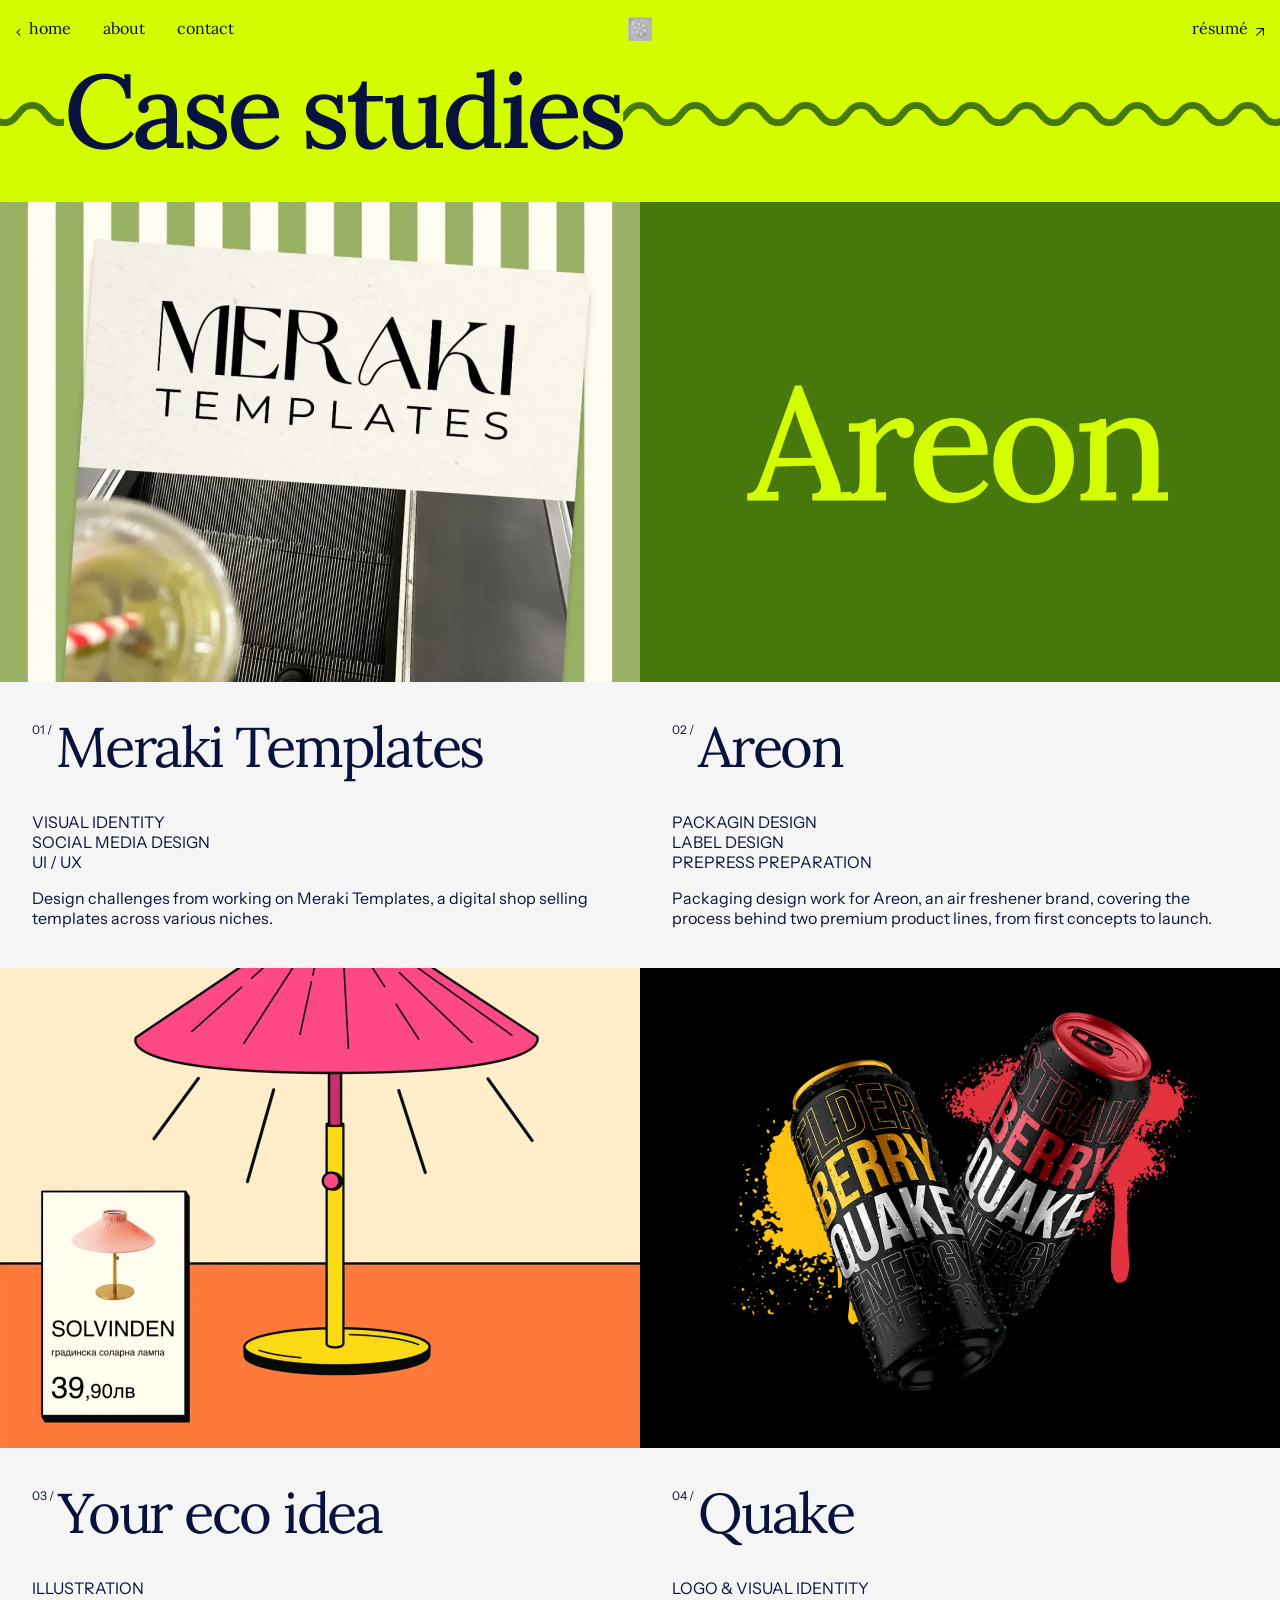
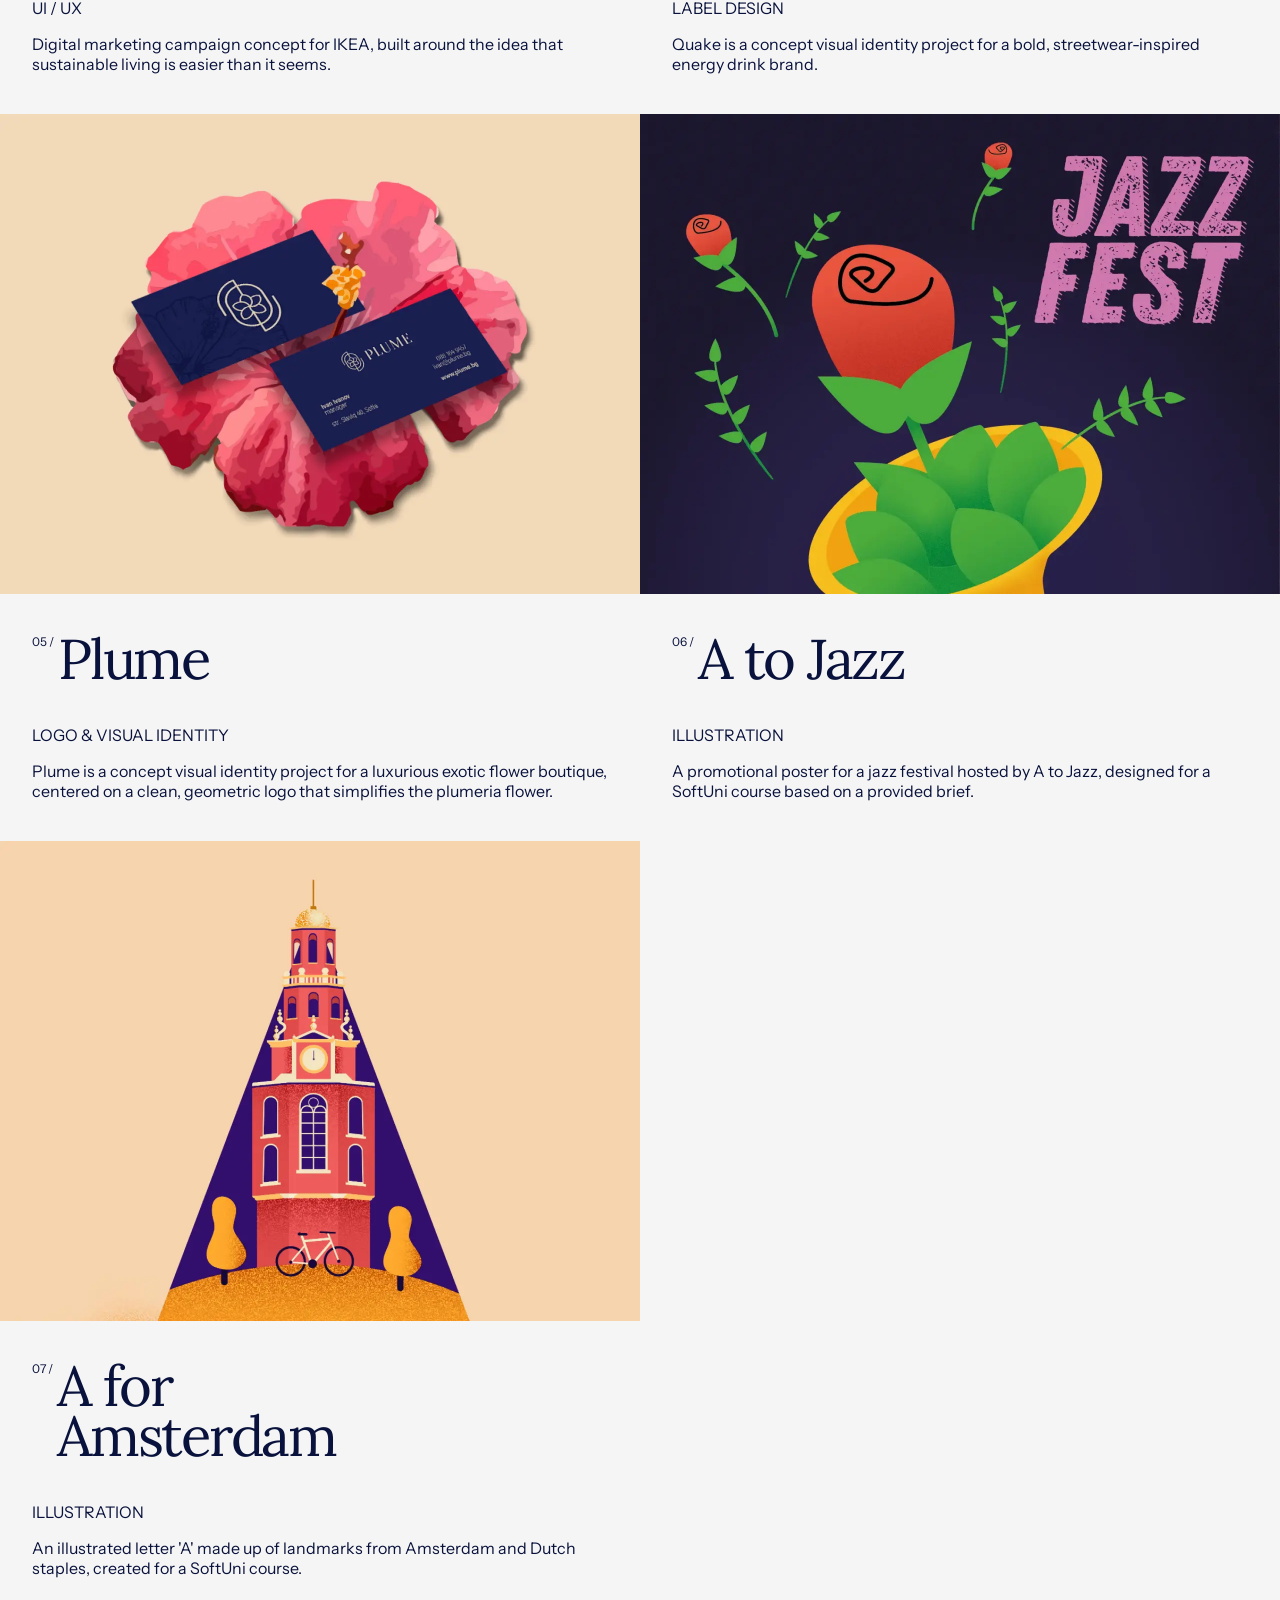
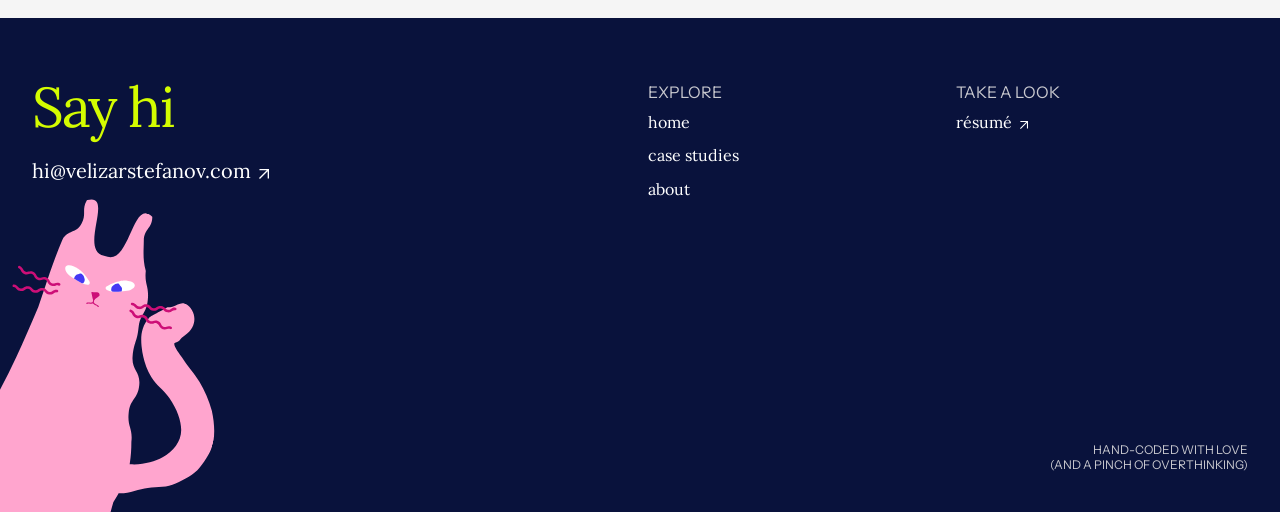
==== commit 91e65310: "Add new case study" ====
--- a/case-studies.html
+++ b/case-studies.html
@@ -34,6 +34,13 @@
       href="/favicon/favicon-16x16.png"
     />
     <link rel="manifest" href="/favicon/site.webmanifest" />
+
+    <!--Umami analytics script-->
+    <script
+      defer
+      src="https://cloud.umami.is/script.js"
+      data-website-id="4d60d339-1a2b-4a92-abb1-0f9d5945f501"
+    ></script>
   </head>
   <body>
     <nav>
@@ -107,6 +114,36 @@
       <ul>
         <li>
           <article class="cs_list-1">
+            <img
+              class="cover"
+              src="/images/Meraki - cover.webp"
+              alt="A photo card with the Meraki Templates logo on it."
+            />
+            <div class="details">
+              <a class="title" href="/case-studies/meraki-templates">
+                <span class="counter p-xs" aria-hidden="true"></span>
+                <h2 class="h-m">Meraki Templates</h2>
+              </a>
+              <div class="description">
+                <dl class="p-s-sans">
+                  <dt class="sr-only">Skills</dt>
+                  <dd>Visual identity</dd>
+                  <dd>Social media design</dd>
+                  <dd>UI / UX</dd>
+                </dl>
+                <p class="p-s-sans">
+                  Design challenges from working on Meraki Templates, a digital
+                  shop selling templates across various niches.
+                </p>
+              </div>
+            </div>
+          </article>
+        </li>
+        <li>
+          <article class="cs_list-2">
+            <div class="companion">
+              <img src="/images/Case Studies - Pink Snake.svg" alt="" />
+            </div>
             <img class="cover" src="/images/Areon - cover.webp" alt="" />
             <div class="details">
               <a class="title" href="/case-studies/areon">
@@ -130,10 +167,7 @@
           </article>
         </li>
         <li>
-          <article class="cs_list-2">
-            <div class="companion">
-              <img src="/images/Case Studies - Pink Snake.svg" alt="" />
-            </div>
+          <article class="cs_list-5">
             <img
               class="cover"
               src="/images/Eco idea - cover.webp"
@@ -153,32 +187,6 @@
                 <p class="p-s-sans">
                   Digital marketing campaign concept for IKEA, built around the
                   idea that sustainable living is easier than it seems.
-                </p>
-              </div>
-            </div>
-          </article>
-        </li>
-        <li>
-          <article class="cs_list-5">
-            <img
-              class="cover"
-              src="/images/Quake - cover.webp"
-              alt="Quake energy drink cans in Elderberry (yellow) and Strawberry (red) flavors, tilted against paint splatters."
-            />
-            <div class="details">
-              <a class="title" href="/case-studies/quake">
-                <span class="counter p-xs" aria-hidden="true"></span>
-                <h2 class="h-m">Quake Energy</h2>
-              </a>
-              <div class="description">
-                <dl class="p-s-sans">
-                  <dt class="sr-only">Skills</dt>
-                  <dd>Logo & Visual identity</dd>
-                  <dd>Label design</dd>
-                </dl>
-                <p class="p-s-sans">
-                  Quake is a concept visual identity project for a bold,
-                  streetwear-inspired energy drink brand.
                 </p>
               </div>
             </div>
@@ -195,27 +203,23 @@
           <article class="cs_list-1">
             <img
               class="cover"
-              src="/images/Plume - cover.webp"
-              alt="Navy Plume business cards, front and back, lying on an illustrated pink hibiscus flower."
-              loading="lazy"
-            />
-            <div class="details">
-              <a class="title" href="/case-studies/plume">
-                <span class="counter p-xs" aria-hidden="true"></span>
-                <h2 class="h-m">
-                  Plume -<br />
-                  Flowers & Chocolate
-                </h2>
+              src="/images/Quake - cover.webp"
+              alt="Quake energy drink cans in Elderberry (yellow) and Strawberry (red) flavors, tilted against paint splatters."
+            />
+            <div class="details">
+              <a class="title" href="/case-studies/quake">
+                <span class="counter p-xs" aria-hidden="true"></span>
+                <h2 class="h-m">Quake</h2>
               </a>
               <div class="description">
                 <dl class="p-s-sans">
                   <dt class="sr-only">Skills</dt>
                   <dd>Logo & Visual identity</dd>
-                </dl>
-                <p class="p-s-sans">
-                  Plume is a concept visual identity project for a luxurious
-                  exotic flower boutique, centered on a clean, geometric logo
-                  that simplifies the plumeria flower.
+                  <dd>Label design</dd>
+                </dl>
+                <p class="p-s-sans">
+                  Quake is a concept visual identity project for a bold,
+                  streetwear-inspired energy drink brand.
                 </p>
               </div>
             </div>
@@ -232,6 +236,33 @@
             </div>
             <img
               class="cover"
+              src="/images/Plume - cover.webp"
+              alt="Navy Plume business cards, front and back, lying on an illustrated pink hibiscus flower."
+              loading="lazy"
+            />
+            <div class="details">
+              <a class="title" href="/case-studies/plume">
+                <span class="counter p-xs" aria-hidden="true"></span>
+                <h2 class="h-m">Plume</h2>
+              </a>
+              <div class="description">
+                <dl class="p-s-sans">
+                  <dt class="sr-only">Skills</dt>
+                  <dd>Logo & Visual identity</dd>
+                </dl>
+                <p class="p-s-sans">
+                  Plume is a concept visual identity project for a luxurious
+                  exotic flower boutique, centered on a clean, geometric logo
+                  that simplifies the plumeria flower.
+                </p>
+              </div>
+            </div>
+          </article>
+        </li>
+        <li>
+          <article class="cs_list-4">
+            <img
+              class="cover"
               src="/images/A to Jazz - cover.webp"
               alt="Jazz Fest poster: a red rose blooming from a golden trumpet, with small roses and sprigs floating around it."
               loading="lazy"
@@ -252,10 +283,13 @@
                 </p>
               </div>
             </div>
-          </article>
-        </li>
-        <li>
-          <article class="cs_list-4">
+            <div class="companion">
+              <img src="/images/Ceramic Tile.webp" alt="" loading="lazy" />
+            </div>
+          </article>
+        </li>
+        <li>
+          <article class="cs_list-1">
             <img
               class="cover"
               src="/images/A for Amsterdam - cover.webp"
@@ -280,9 +314,6 @@
                   and Dutch staples, created for a SoftUni course.
                 </p>
               </div>
-            </div>
-            <div class="companion">
-              <img src="/images/Ceramic Tile.webp" alt="" loading="lazy" />
             </div>
           </article>
         </li>
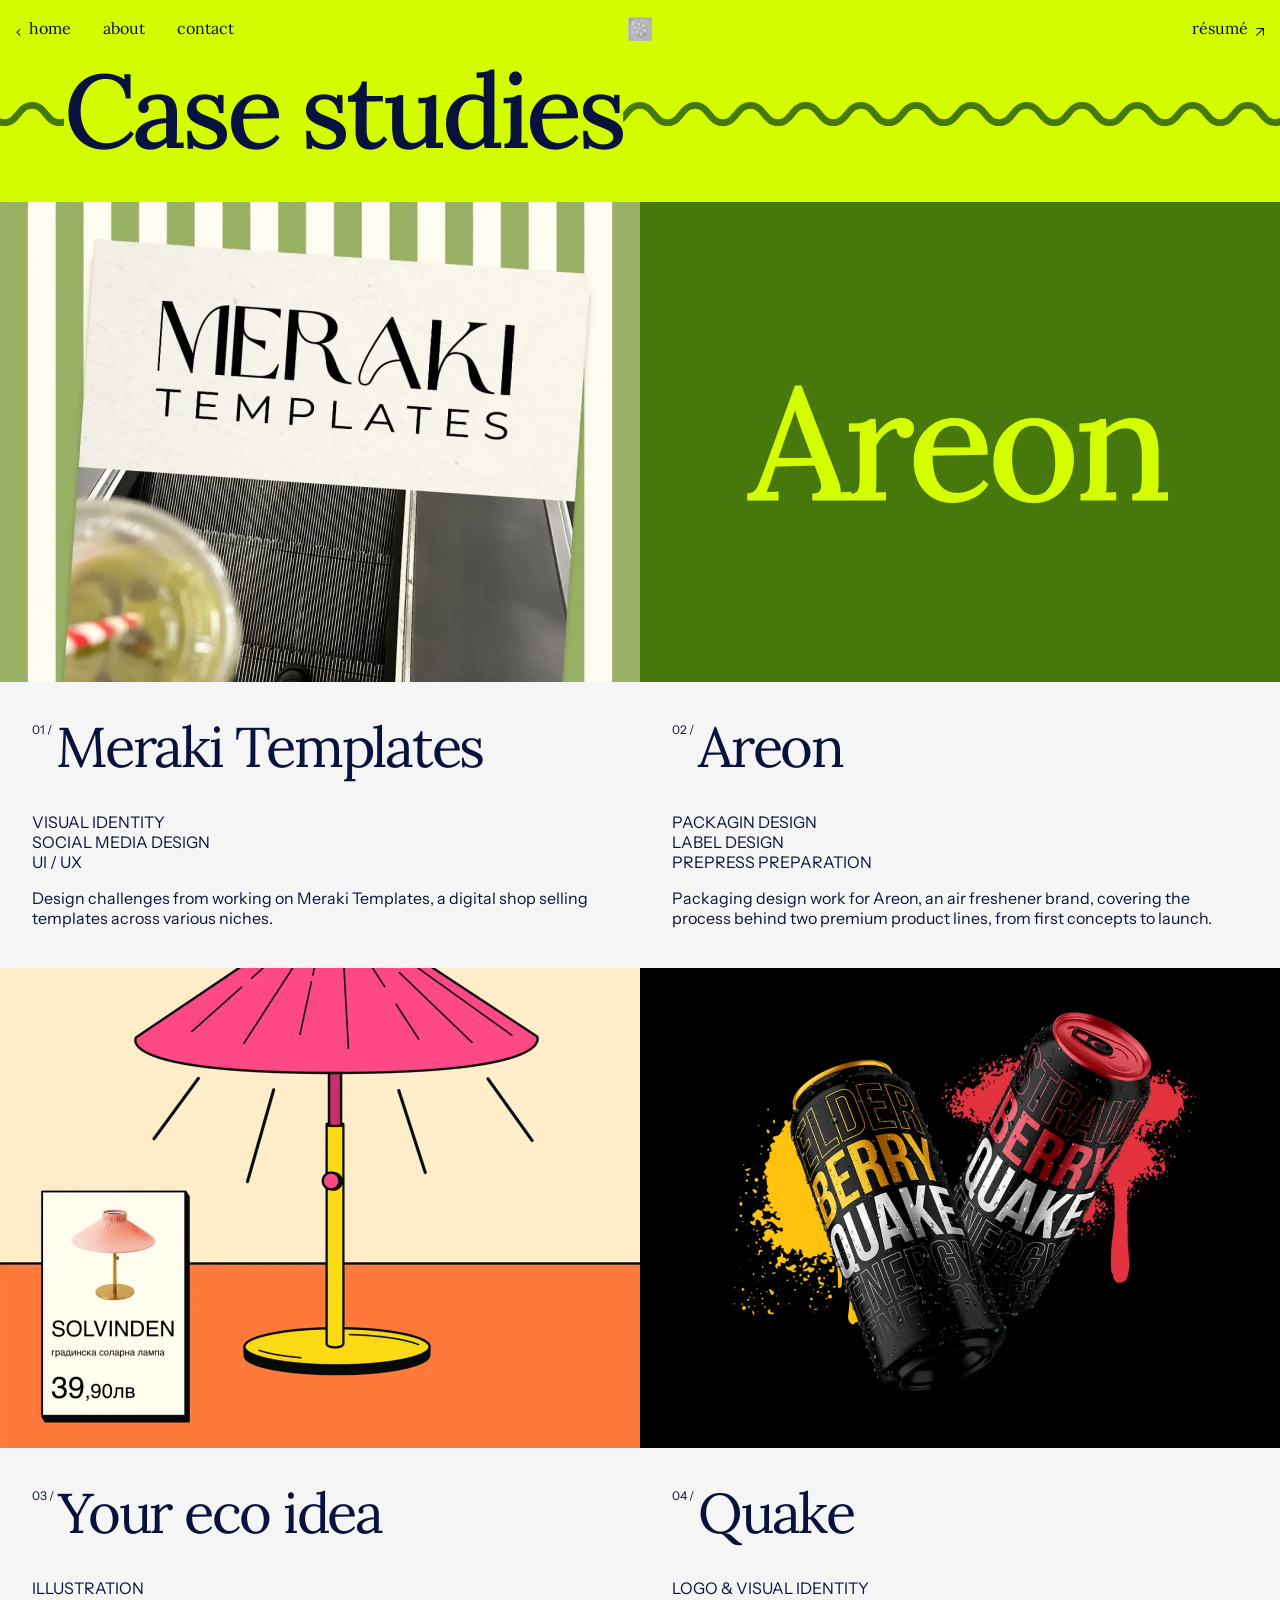
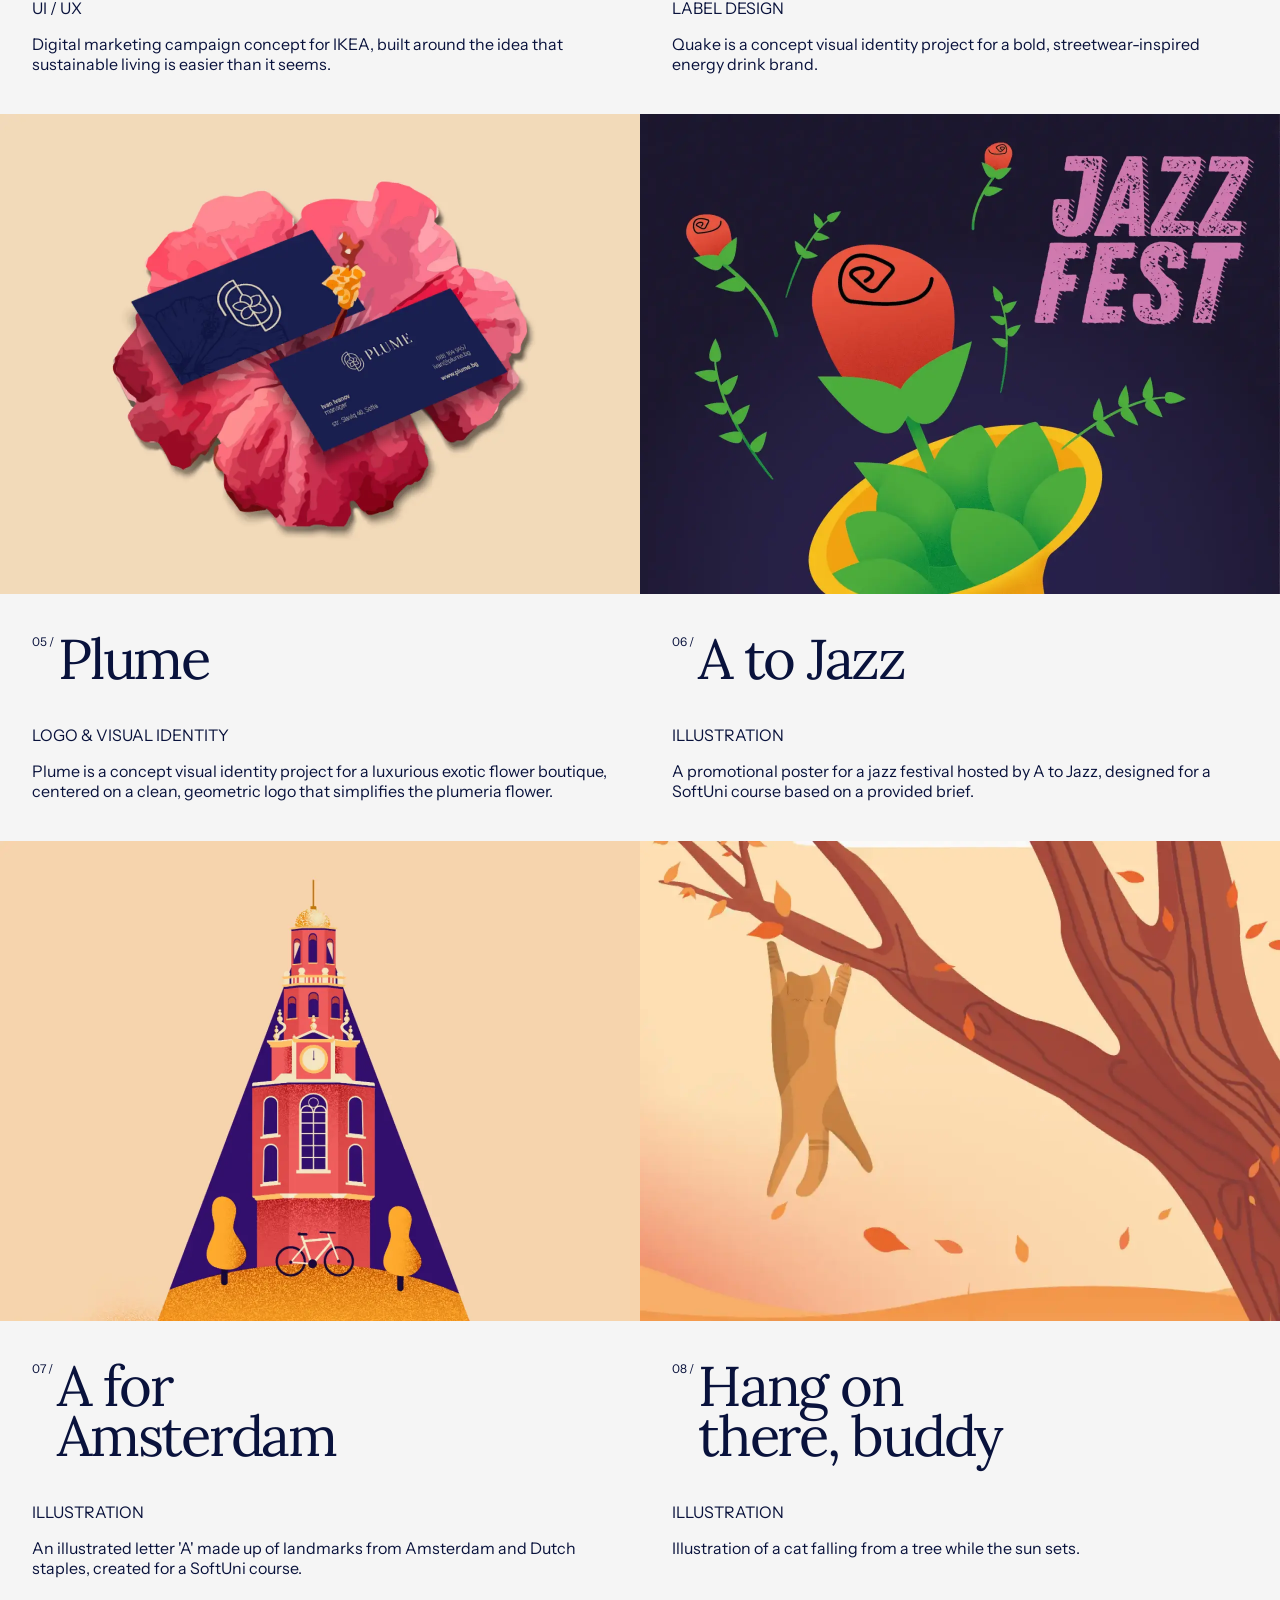
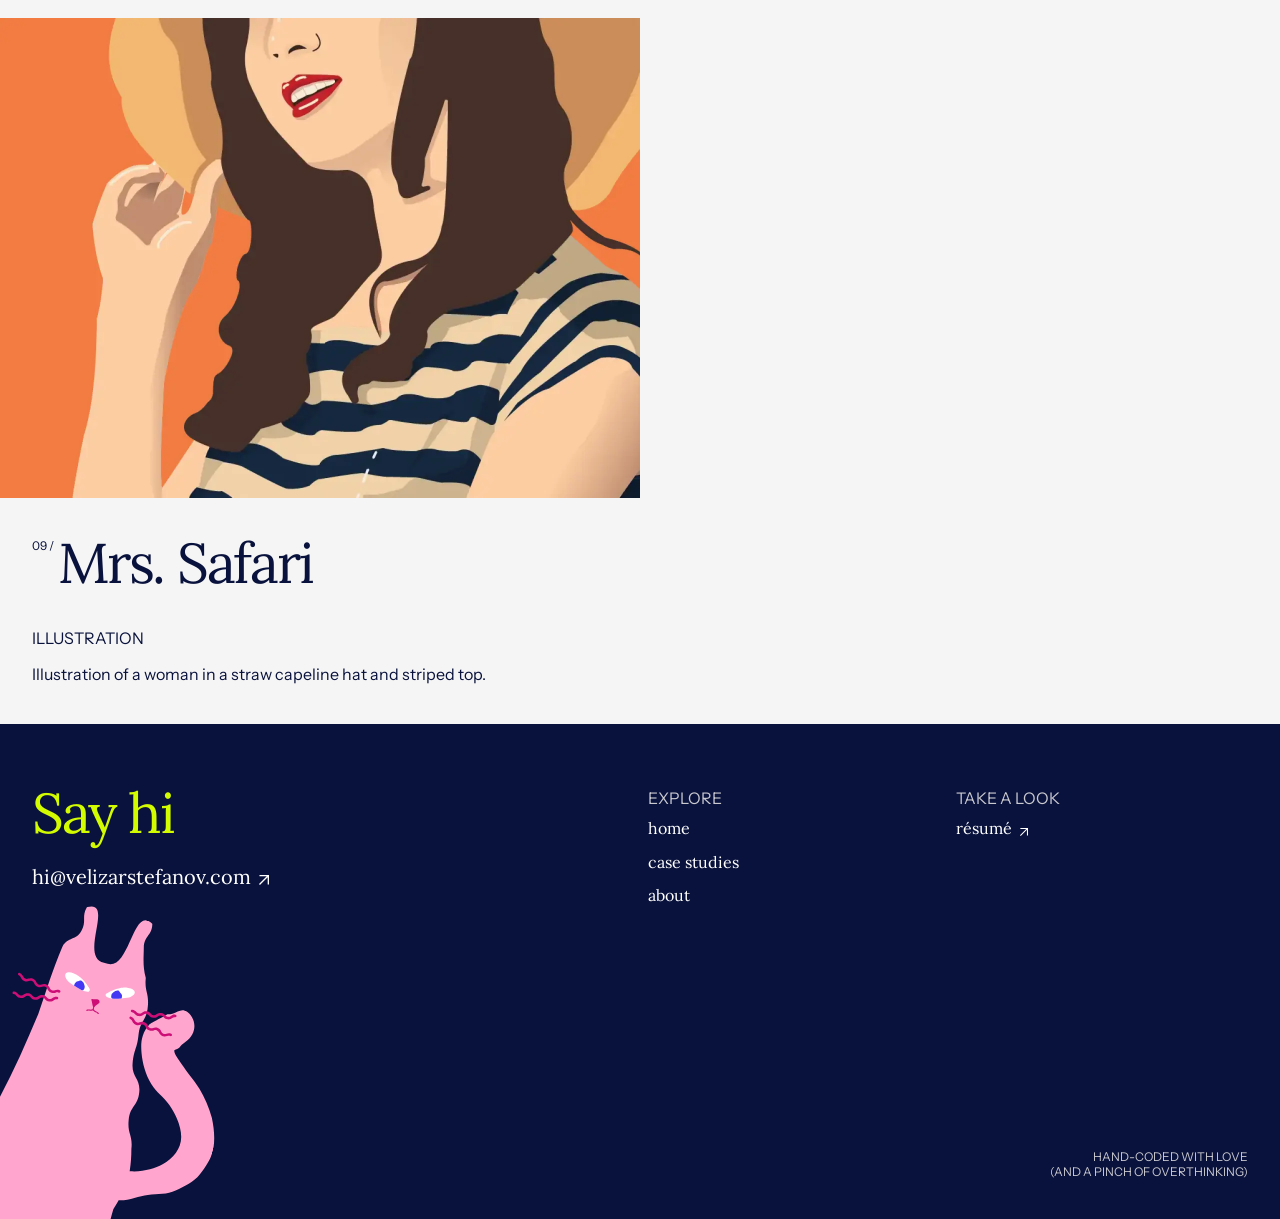
==== commit 0f6bb5fa: "add two new projects" ====
--- a/case-studies.html
+++ b/case-studies.html
@@ -191,11 +191,7 @@
               </div>
             </div>
             <div class="companion">
-              <img
-                src="/images/Case Studies - Black Cat.svg"
-                alt=""
-                loading="lazy"
-              />
+              <img src="/images/Case Studies - Black Cat.svg" alt="" />
             </div>
           </article>
         </li>
@@ -312,6 +308,74 @@
                 <p class="p-s-sans">
                   An illustrated letter 'A' made up of landmarks from Amsterdam
                   and Dutch staples, created for a SoftUni course.
+                </p>
+              </div>
+            </div>
+          </article>
+        </li>
+        <li>
+          <article class="cs_list-2">
+            <div class="companion">
+              <img
+                src="/images/Case Studies - Pink Snake.svg"
+                alt=""
+                loading="lazy"
+              />
+            </div>
+            <img
+              class="cover"
+              src="/images/Hang on - cover.webp"
+              alt="Illustration of a cat falling from a tree."
+              loading="lazy"
+            />
+            <div class="details">
+              <a class="title" href="/case-studies/hang-on">
+                <span class="counter p-xs" aria-hidden="true"></span>
+                <h2 class="h-m">
+                  Hang on<br />
+                  there, buddy
+                </h2>
+              </a>
+              <div class="description">
+                <dl class="p-s-sans">
+                  <dt class="sr-only">Skills</dt>
+                  <dd>Illustration</dd>
+                </dl>
+                <p class="p-s-sans">
+                  Illustration of a cat falling from a tree while the sun sets.
+                </p>
+              </div>
+            </div>
+          </article>
+        </li>
+        <li>
+          <article class="cs_list-3">
+            <div class="companion">
+              <img
+                src="/images/Case Studies - Green Snake.svg"
+                alt=""
+                loading="lazy"
+              />
+            </div>
+            <img
+              class="cover"
+              src="/images/Mrs Safari - cover.webp"
+              alt="Illustration of a woman in a straw capeline hat and striped top."
+              loading="lazy"
+            />
+            <div class="details">
+              <a class="title" href="/case-studies/mrs-safari">
+                <span class="counter p-xs" aria-hidden="true"></span>
+                <h2 class="h-m">Mrs. Safari</h2>
+              </a>
+              <div class="description">
+                <dl class="p-s-sans">
+                  <dt class="sr-only">Skills</dt>
+                  <dd>Illustration</dd>
+                </dl>
+                <p class="p-s-sans">
+                  Illustration of a woman in a straw capeline hat and striped
+                  top.
                 </p>
               </div>
             </div>
